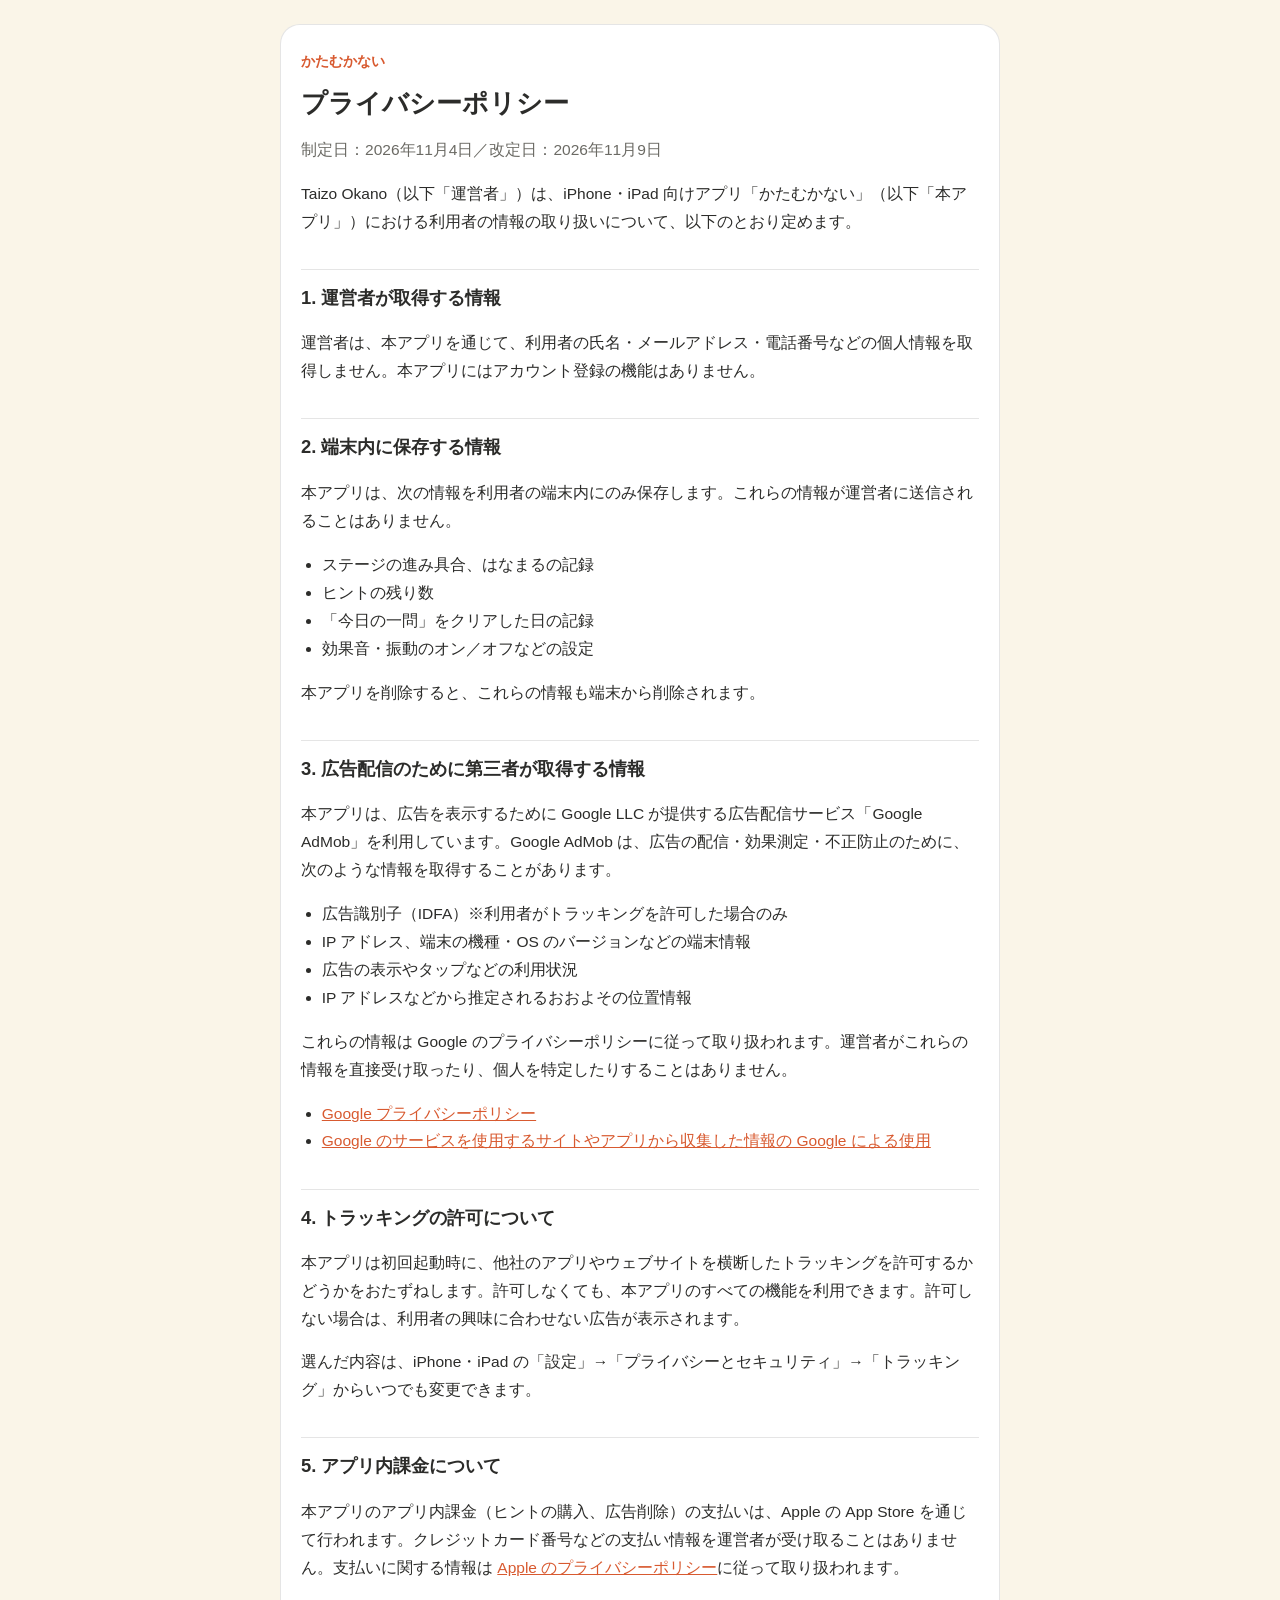
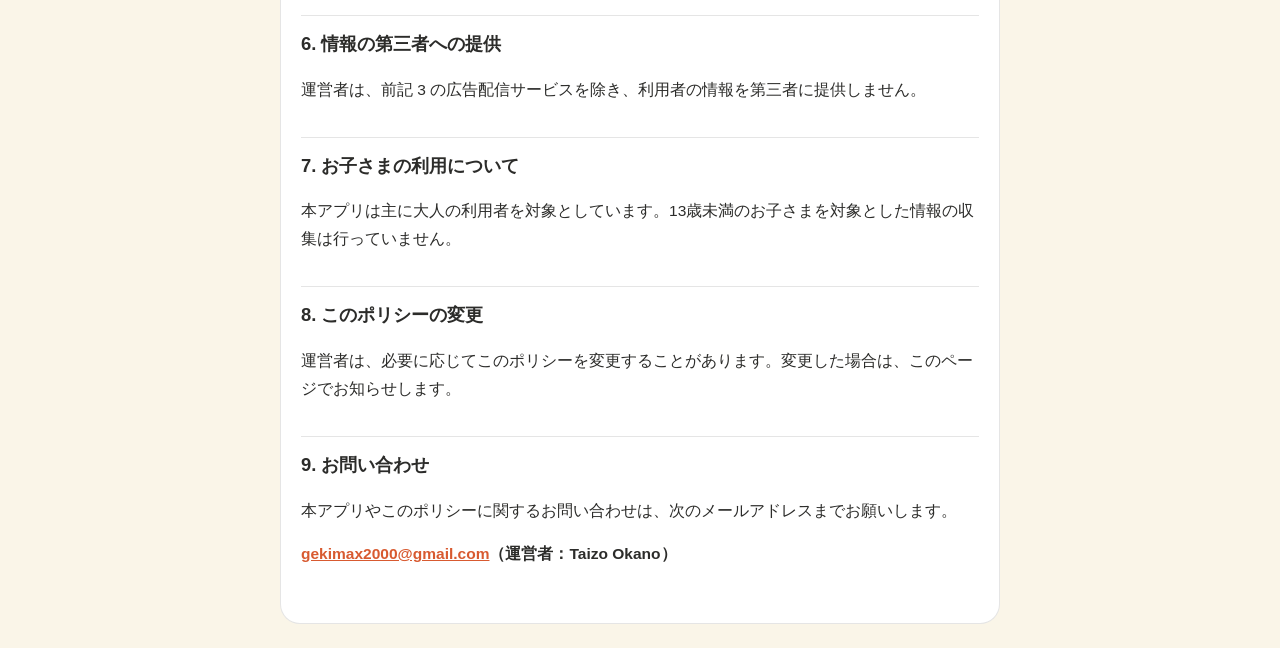
==== privacy.html @ d0e59b52 "サポートページとプライバシーポリシーを iPad にも対応した書き方に直す Co-Authored-By: Claude Opus 5.5 <noreply@anthropic.com>" ====
<!doctype html>
<html lang="ja">
<head>
<meta charset="utf-8">
<meta name="viewport" content="width=device-width, initial-scale=1">
<title>プライバシーポリシー | かたむかない</title>
<link rel="stylesheet" href="style.css">
</head>
<body>
<main>
  <p class="app"><a href="./">かたむかない</a></p>
  <h1>プライバシーポリシー</h1>
  <p class="date">制定日：2026年11月4日／改定日：2026年11月9日</p>

  <p>Taizo Okano（以下「運営者」）は、iPhone・iPad 向けアプリ「かたむかない」（以下「本アプリ」）における利用者の情報の取り扱いについて、以下のとおり定めます。</p>

  <h2>1. 運営者が取得する情報</h2>
  <p>運営者は、本アプリを通じて、利用者の氏名・メールアドレス・電話番号などの個人情報を取得しません。本アプリにはアカウント登録の機能はありません。</p>

  <h2>2. 端末内に保存する情報</h2>
  <p>本アプリは、次の情報を利用者の端末内にのみ保存します。これらの情報が運営者に送信されることはありません。</p>
  <ul>
    <li>ステージの進み具合、はなまるの記録</li>
    <li>ヒントの残り数</li>
    <li>「今日の一問」をクリアした日の記録</li>
    <li>効果音・振動のオン／オフなどの設定</li>
  </ul>
  <p>本アプリを削除すると、これらの情報も端末から削除されます。</p>

  <h2>3. 広告配信のために第三者が取得する情報</h2>
  <p>本アプリは、広告を表示するために Google LLC が提供する広告配信サービス「Google AdMob」を利用しています。Google AdMob は、広告の配信・効果測定・不正防止のために、次のような情報を取得することがあります。</p>
  <ul>
    <li>広告識別子（IDFA）※利用者がトラッキングを許可した場合のみ</li>
    <li>IP アドレス、端末の機種・OS のバージョンなどの端末情報</li>
    <li>広告の表示やタップなどの利用状況</li>
    <li>IP アドレスなどから推定されるおおよその位置情報</li>
  </ul>
  <p>これらの情報は Google のプライバシーポリシーに従って取り扱われます。運営者がこれらの情報を直接受け取ったり、個人を特定したりすることはありません。</p>
  <ul>
    <li><a href="https://policies.google.com/privacy?hl=ja">Google プライバシーポリシー</a></li>
    <li><a href="https://policies.google.com/technologies/partner-sites?hl=ja">Google のサービスを使用するサイトやアプリから収集した情報の Google による使用</a></li>
  </ul>

  <h2>4. トラッキングの許可について</h2>
  <p>本アプリは初回起動時に、他社のアプリやウェブサイトを横断したトラッキングを許可するかどうかをおたずねします。許可しなくても、本アプリのすべての機能を利用できます。許可しない場合は、利用者の興味に合わせない広告が表示されます。</p>
  <p>選んだ内容は、iPhone・iPad の「設定」→「プライバシーとセキュリティ」→「トラッキング」からいつでも変更できます。</p>

  <h2>5. アプリ内課金について</h2>
  <p>本アプリのアプリ内課金（ヒントの購入、広告削除）の支払いは、Apple の App Store を通じて行われます。クレジットカード番号などの支払い情報を運営者が受け取ることはありません。支払いに関する情報は <a href="https://www.apple.com/jp/legal/privacy/">Apple のプライバシーポリシー</a>に従って取り扱われます。</p>

  <h2>6. 情報の第三者への提供</h2>
  <p>運営者は、前記 3 の広告配信サービスを除き、利用者の情報を第三者に提供しません。</p>

  <h2>7. お子さまの利用について</h2>
  <p>本アプリは主に大人の利用者を対象としています。13歳未満のお子さまを対象とした情報の収集は行っていません。</p>

  <h2>8. このポリシーの変更</h2>
  <p>運営者は、必要に応じてこのポリシーを変更することがあります。変更した場合は、このページでお知らせします。</p>

  <h2>9. お問い合わせ</h2>
  <p>本アプリやこのポリシーに関するお問い合わせは、次のメールアドレスまでお願いします。</p>
  <p class="contact"><a href="mailto:gekimax2000@gmail.com">gekimax2000@gmail.com</a>（運営者：Taizo Okano）</p>
</main>
</body>
</html>
---- style.css ----
:root {
  --bg: #faf5e8;
  --card: #ffffff;
  --text: #2c2c2a;
  --muted: #6b6a64;
  --accent: #d85a30;
  --border: rgba(0, 0, 0, 0.1);
}
@media (prefers-color-scheme: dark) {
  :root {
    --bg: #1d1c1a;
    --card: #2a2926;
    --text: #f1efe8;
    --muted: #b4b2a9;
    --accent: #f0997b;
    --border: rgba(255, 255, 255, 0.12);
  }
}
* { box-sizing: border-box; }
body {
  margin: 0;
  background: var(--bg);
  color: var(--text);
  font-family: -apple-system, BlinkMacSystemFont, "Hiragino Sans", "Hiragino Kaku Gothic ProN", "Noto Sans JP", sans-serif;
  line-height: 1.8;
}
main {
  max-width: 720px;
  margin: 24px auto;
  padding: 24px 20px 40px;
  background: var(--card);
  border: 1px solid var(--border);
  border-radius: 20px;
}
@media (max-width: 760px) {
  main { margin: 0; border-radius: 0; border: 0; }
}
h1 { font-size: 1.6rem; margin: 0.2em 0 0.4em; }
h2 { font-size: 1.15rem; margin: 1.8em 0 0.4em; padding-top: 0.6em; border-top: 1px solid var(--border); }
h3 { font-size: 1rem; margin: 1.2em 0 0.2em; }
p, li { font-size: 0.97rem; }
ul { padding-left: 1.3em; }
a { color: var(--accent); }
.app { margin: 0; font-size: 0.9rem; }
.app a { text-decoration: none; font-weight: 600; }
.date, .lead { color: var(--muted); margin-top: 0; }
.contact { font-weight: 600; }
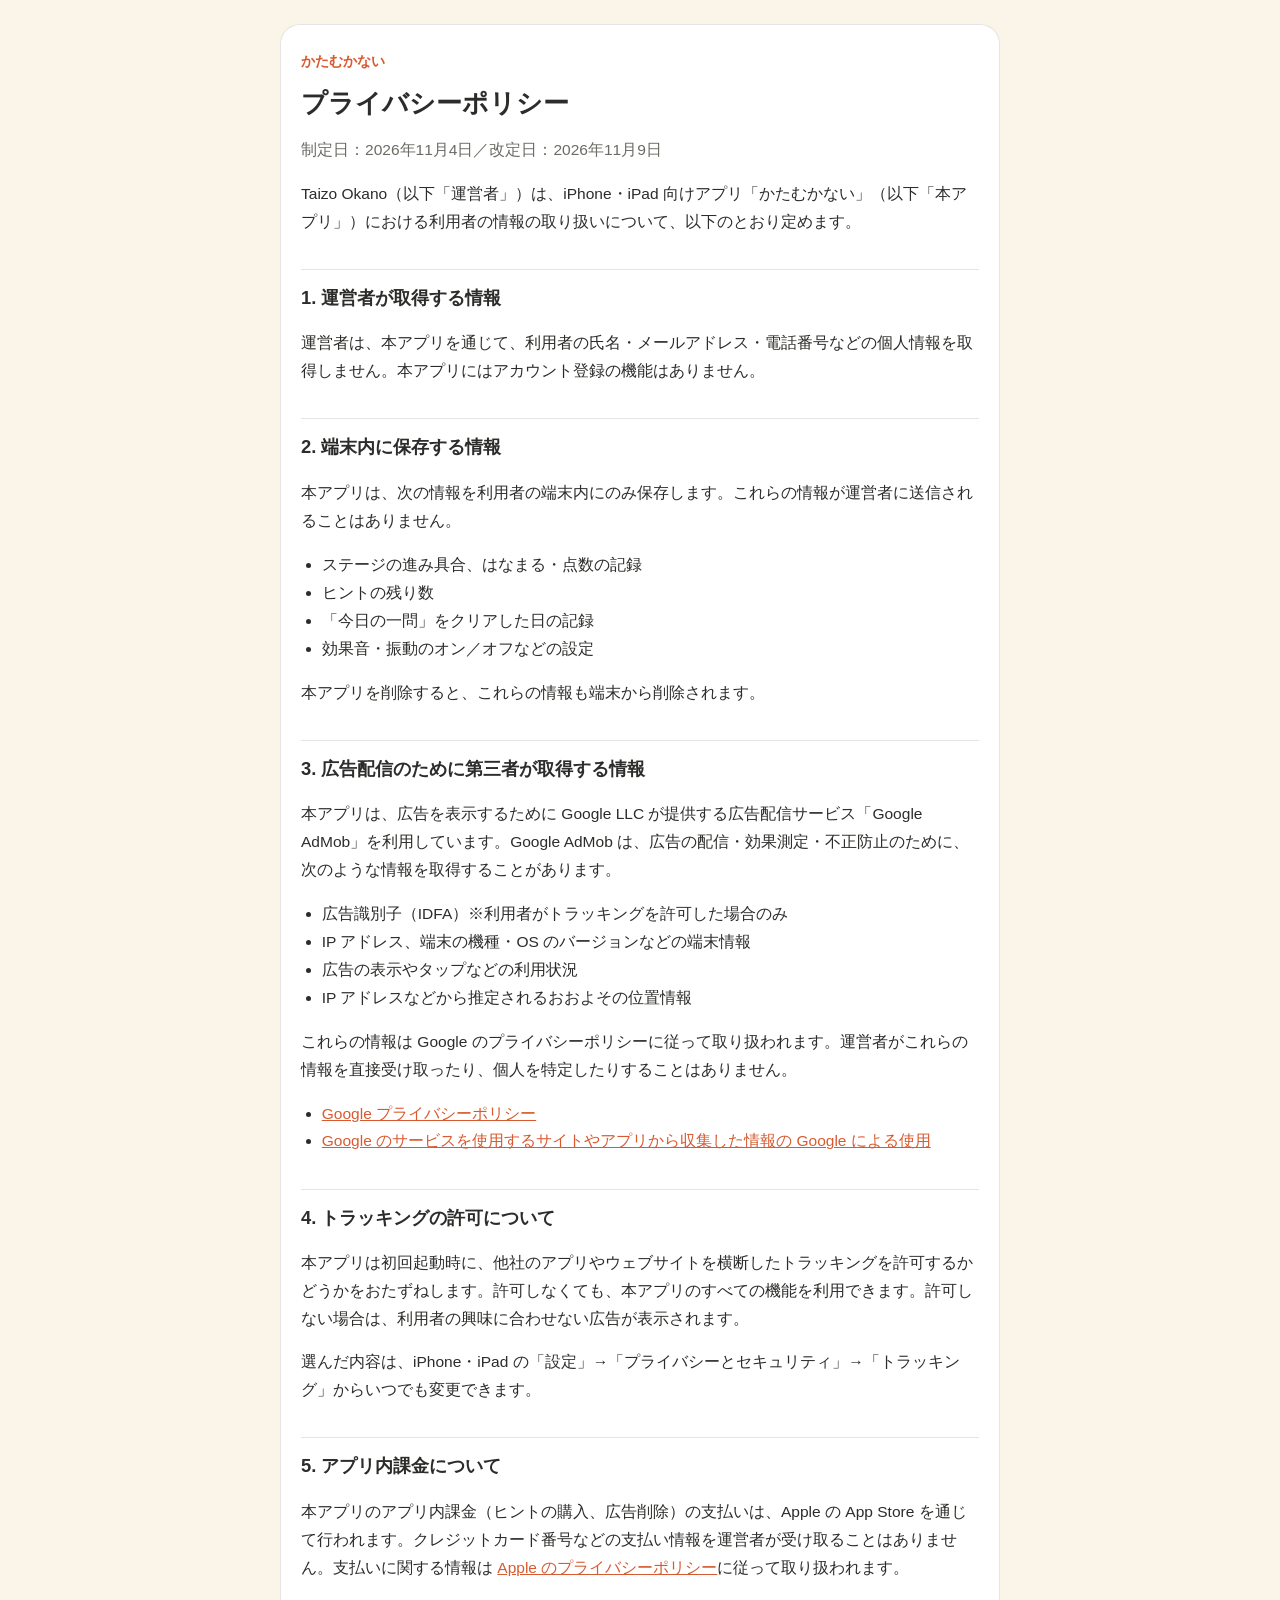
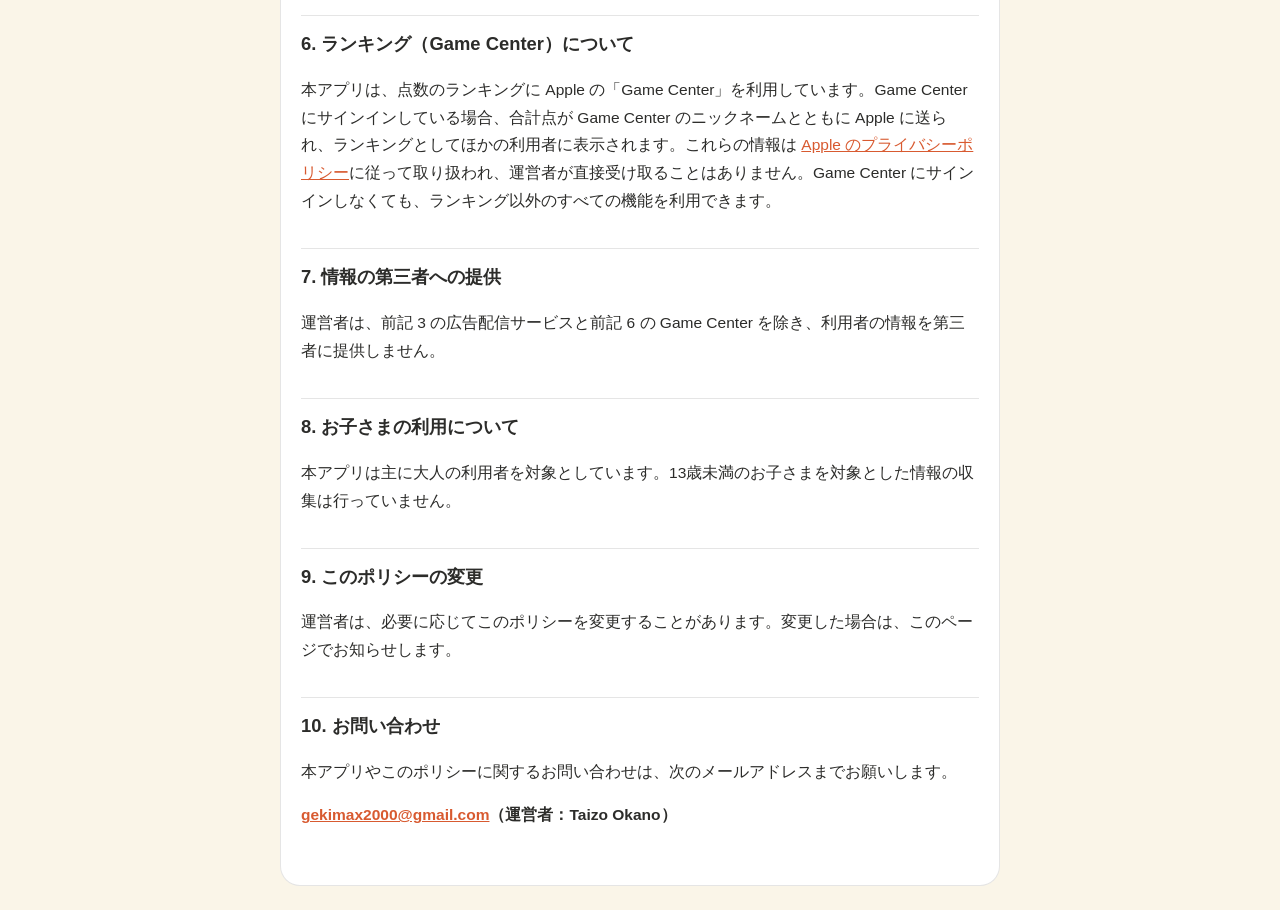
==== commit 1dd4bfd7: "プライバシーポリシーに点数と Game Center のランキングを追記 Co-Authored-By: Claude Opus 5.5 <noreply@anthropic.com>" ====
--- a/privacy.html
+++ b/privacy.html
@@ -20,7 +20,7 @@
   <h2>2. 端末内に保存する情報</h2>
   <p>本アプリは、次の情報を利用者の端末内にのみ保存します。これらの情報が運営者に送信されることはありません。</p>
   <ul>
-    <li>ステージの進み具合、はなまるの記録</li>
+    <li>ステージの進み具合、はなまる・点数の記録</li>
     <li>ヒントの残り数</li>
     <li>「今日の一問」をクリアした日の記録</li>
     <li>効果音・振動のオン／オフなどの設定</li>
@@ -48,16 +48,19 @@
   <h2>5. アプリ内課金について</h2>
   <p>本アプリのアプリ内課金（ヒントの購入、広告削除）の支払いは、Apple の App Store を通じて行われます。クレジットカード番号などの支払い情報を運営者が受け取ることはありません。支払いに関する情報は <a href="https://www.apple.com/jp/legal/privacy/">Apple のプライバシーポリシー</a>に従って取り扱われます。</p>
 
-  <h2>6. 情報の第三者への提供</h2>
-  <p>運営者は、前記 3 の広告配信サービスを除き、利用者の情報を第三者に提供しません。</p>
+  <h2>6. ランキング（Game Center）について</h2>
+  <p>本アプリは、点数のランキングに Apple の「Game Center」を利用しています。Game Center にサインインしている場合、合計点が Game Center のニックネームとともに Apple に送られ、ランキングとしてほかの利用者に表示されます。これらの情報は <a href="https://www.apple.com/jp/legal/privacy/">Apple のプライバシーポリシー</a>に従って取り扱われ、運営者が直接受け取ることはありません。Game Center にサインインしなくても、ランキング以外のすべての機能を利用できます。</p>
 
-  <h2>7. お子さまの利用について</h2>
+  <h2>7. 情報の第三者への提供</h2>
+  <p>運営者は、前記 3 の広告配信サービスと前記 6 の Game Center を除き、利用者の情報を第三者に提供しません。</p>
+
+  <h2>8. お子さまの利用について</h2>
   <p>本アプリは主に大人の利用者を対象としています。13歳未満のお子さまを対象とした情報の収集は行っていません。</p>
 
-  <h2>8. このポリシーの変更</h2>
+  <h2>9. このポリシーの変更</h2>
   <p>運営者は、必要に応じてこのポリシーを変更することがあります。変更した場合は、このページでお知らせします。</p>
 
-  <h2>9. お問い合わせ</h2>
+  <h2>10. お問い合わせ</h2>
   <p>本アプリやこのポリシーに関するお問い合わせは、次のメールアドレスまでお願いします。</p>
   <p class="contact"><a href="mailto:gekimax2000@gmail.com">gekimax2000@gmail.com</a>（運営者：Taizo Okano）</p>
 </main>
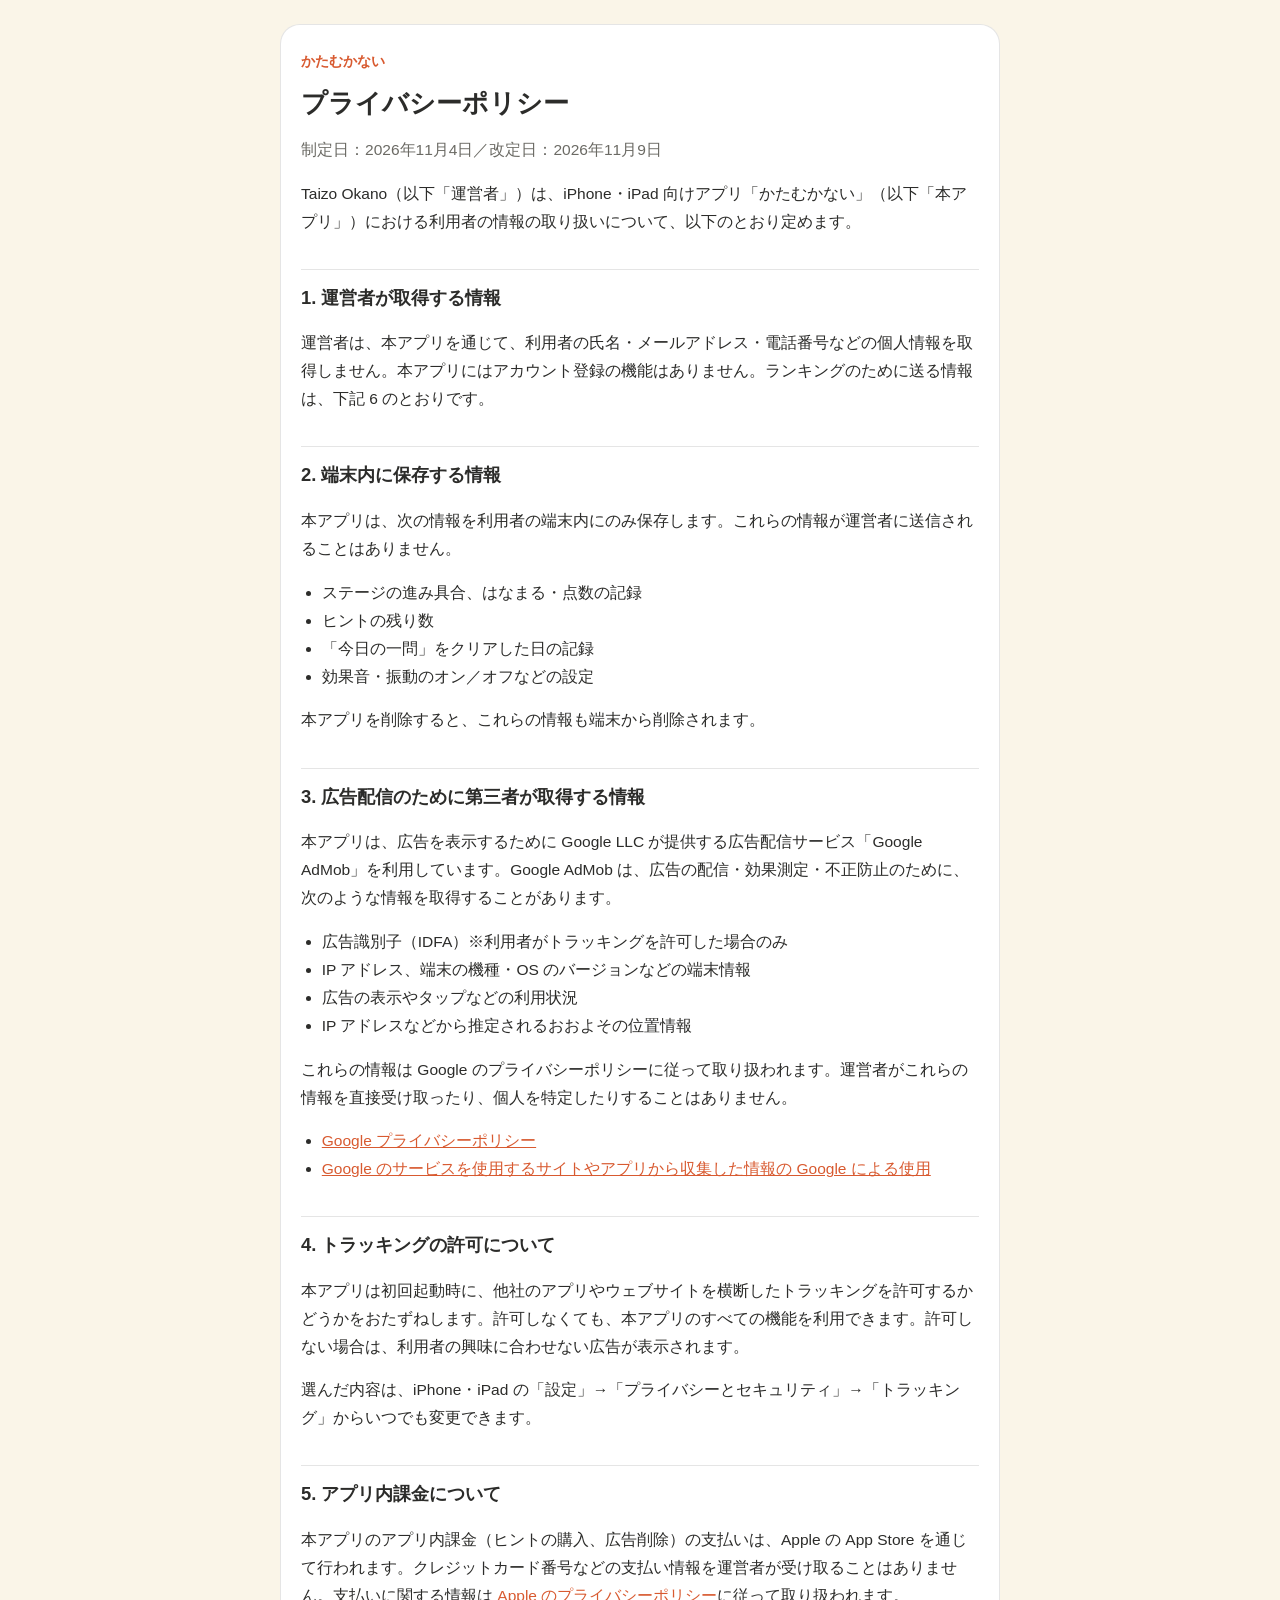
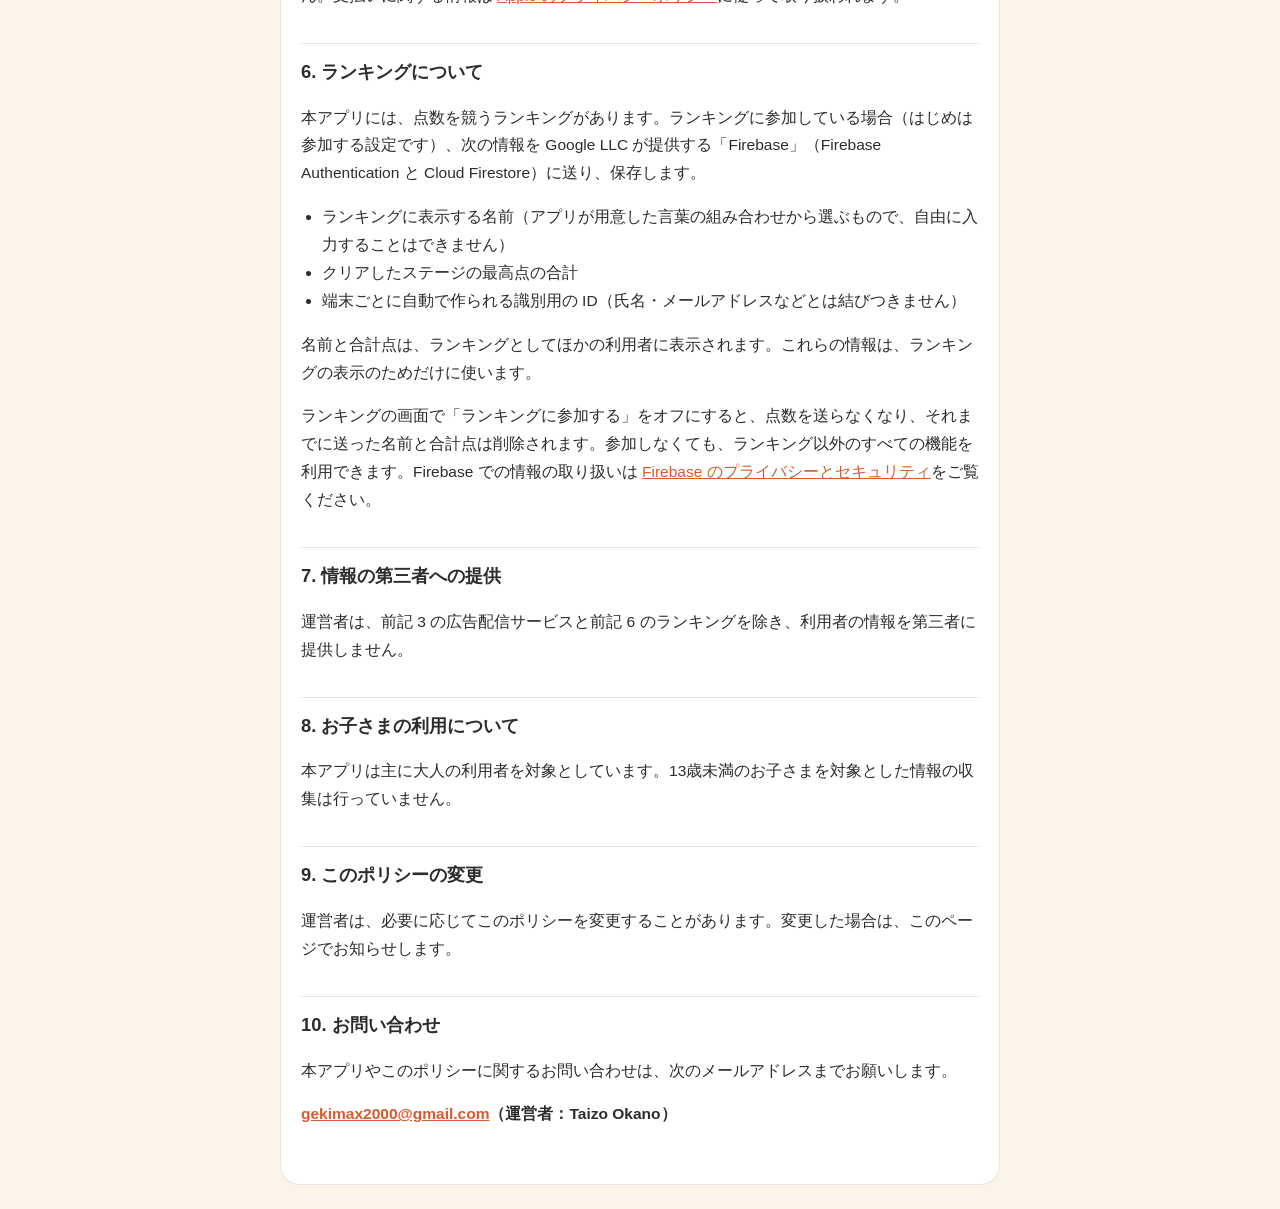
==== commit 130316a9: "プライバシーポリシーのランキングを Firebase に合わせて書き直す Co-Authored-By: Claude Opus 5.5 <noreply@anthropic.com>" ====
--- a/privacy.html
+++ b/privacy.html
@@ -15,7 +15,7 @@
   <p>Taizo Okano（以下「運営者」）は、iPhone・iPad 向けアプリ「かたむかない」（以下「本アプリ」）における利用者の情報の取り扱いについて、以下のとおり定めます。</p>
 
   <h2>1. 運営者が取得する情報</h2>
-  <p>運営者は、本アプリを通じて、利用者の氏名・メールアドレス・電話番号などの個人情報を取得しません。本アプリにはアカウント登録の機能はありません。</p>
+  <p>運営者は、本アプリを通じて、利用者の氏名・メールアドレス・電話番号などの個人情報を取得しません。本アプリにはアカウント登録の機能はありません。ランキングのために送る情報は、下記 6 のとおりです。</p>
 
   <h2>2. 端末内に保存する情報</h2>
   <p>本アプリは、次の情報を利用者の端末内にのみ保存します。これらの情報が運営者に送信されることはありません。</p>
@@ -48,11 +48,18 @@
   <h2>5. アプリ内課金について</h2>
   <p>本アプリのアプリ内課金（ヒントの購入、広告削除）の支払いは、Apple の App Store を通じて行われます。クレジットカード番号などの支払い情報を運営者が受け取ることはありません。支払いに関する情報は <a href="https://www.apple.com/jp/legal/privacy/">Apple のプライバシーポリシー</a>に従って取り扱われます。</p>
 
-  <h2>6. ランキング（Game Center）について</h2>
-  <p>本アプリは、点数のランキングに Apple の「Game Center」を利用しています。Game Center にサインインしている場合、合計点が Game Center のニックネームとともに Apple に送られ、ランキングとしてほかの利用者に表示されます。これらの情報は <a href="https://www.apple.com/jp/legal/privacy/">Apple のプライバシーポリシー</a>に従って取り扱われ、運営者が直接受け取ることはありません。Game Center にサインインしなくても、ランキング以外のすべての機能を利用できます。</p>
+  <h2>6. ランキングについて</h2>
+  <p>本アプリには、点数を競うランキングがあります。ランキングに参加している場合（はじめは参加する設定です）、次の情報を Google LLC が提供する「Firebase」（Firebase Authentication と Cloud Firestore）に送り、保存します。</p>
+  <ul>
+    <li>ランキングに表示する名前（アプリが用意した言葉の組み合わせから選ぶもので、自由に入力することはできません）</li>
+    <li>クリアしたステージの最高点の合計</li>
+    <li>端末ごとに自動で作られる識別用の ID（氏名・メールアドレスなどとは結びつきません）</li>
+  </ul>
+  <p>名前と合計点は、ランキングとしてほかの利用者に表示されます。これらの情報は、ランキングの表示のためだけに使います。</p>
+  <p>ランキングの画面で「ランキングに参加する」をオフにすると、点数を送らなくなり、それまでに送った名前と合計点は削除されます。参加しなくても、ランキング以外のすべての機能を利用できます。Firebase での情報の取り扱いは <a href="https://firebase.google.com/support/privacy?hl=ja">Firebase のプライバシーとセキュリティ</a>をご覧ください。</p>
 
   <h2>7. 情報の第三者への提供</h2>
-  <p>運営者は、前記 3 の広告配信サービスと前記 6 の Game Center を除き、利用者の情報を第三者に提供しません。</p>
+  <p>運営者は、前記 3 の広告配信サービスと前記 6 のランキングを除き、利用者の情報を第三者に提供しません。</p>
 
   <h2>8. お子さまの利用について</h2>
   <p>本アプリは主に大人の利用者を対象としています。13歳未満のお子さまを対象とした情報の収集は行っていません。</p>
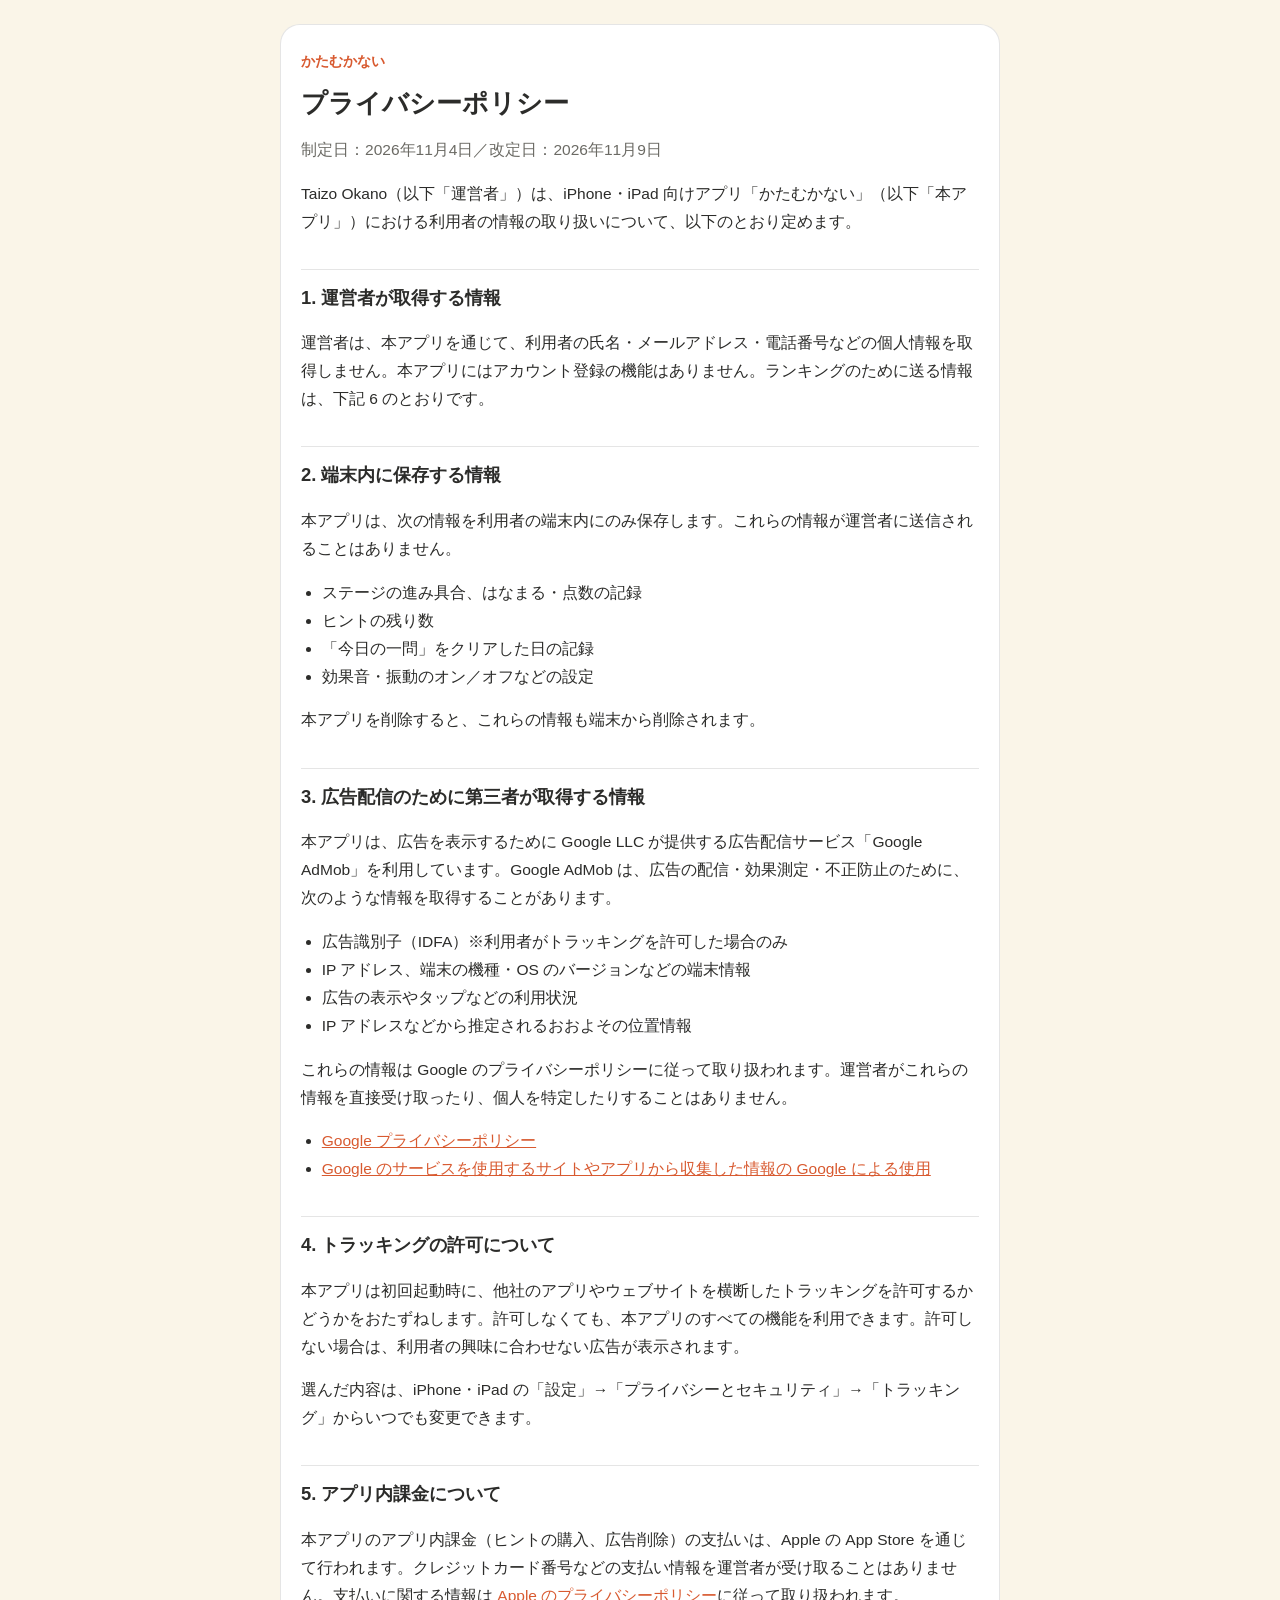
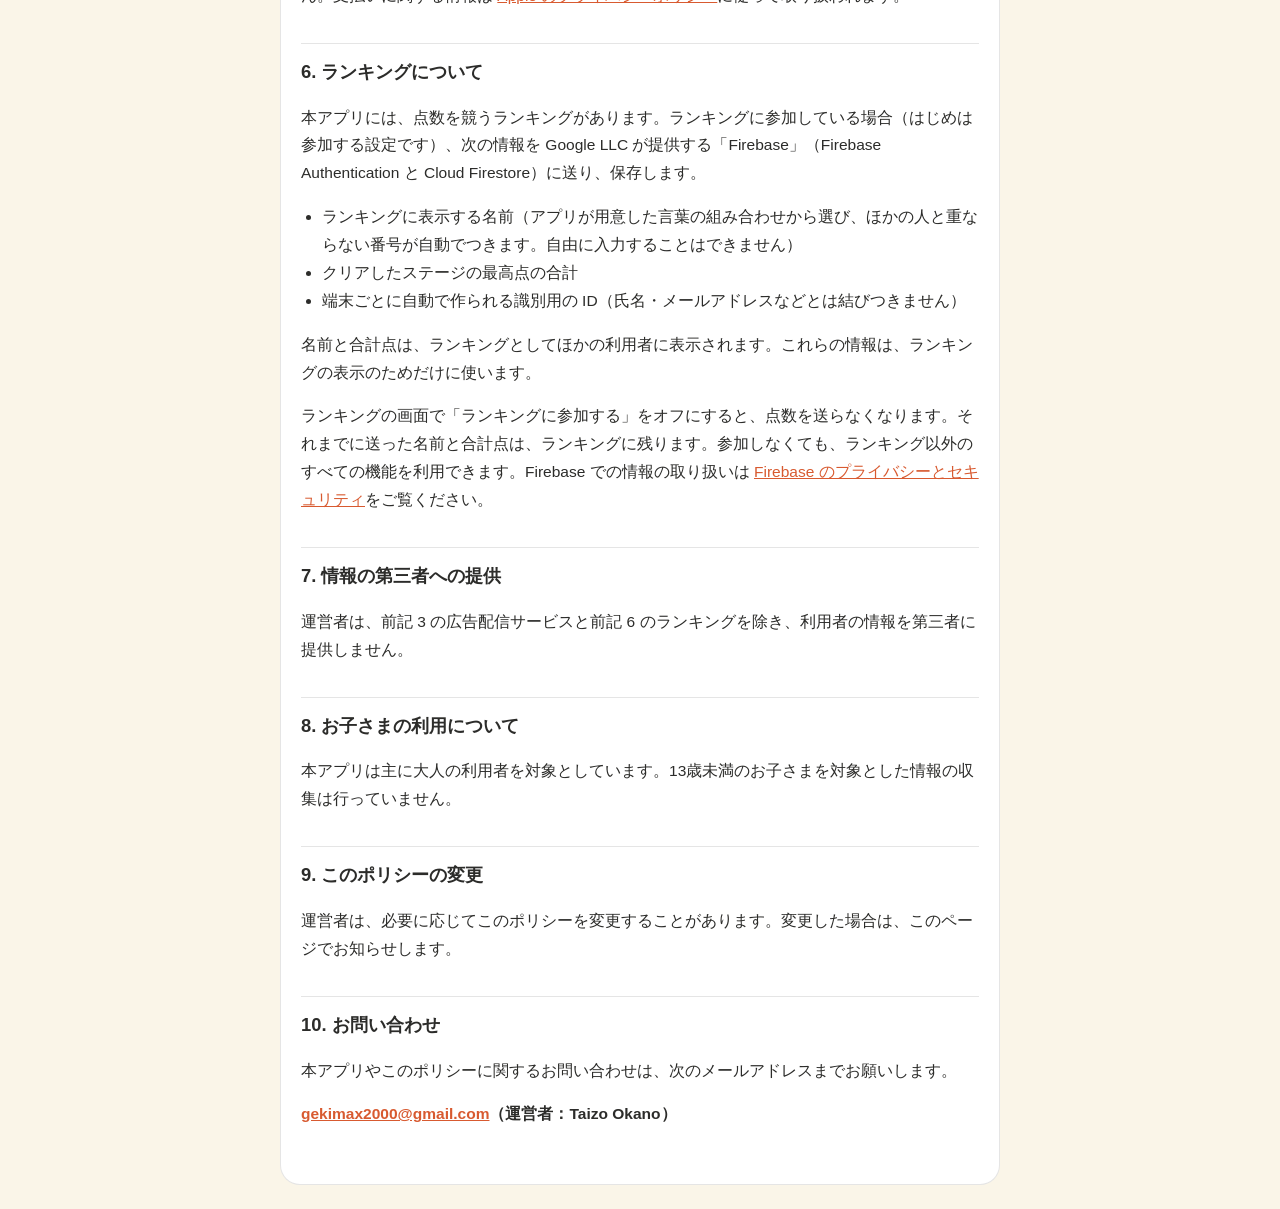
==== commit 7f026c9b: "プライバシーポリシー：ランキングの名前の番号と、記録を消さないことを反映 Co-Authored-By: Claude Opus 5.5 <noreply@anthropic.com>" ====
--- a/privacy.html
+++ b/privacy.html
@@ -51,12 +51,12 @@
   <h2>6. ランキングについて</h2>
   <p>本アプリには、点数を競うランキングがあります。ランキングに参加している場合（はじめは参加する設定です）、次の情報を Google LLC が提供する「Firebase」（Firebase Authentication と Cloud Firestore）に送り、保存します。</p>
   <ul>
-    <li>ランキングに表示する名前（アプリが用意した言葉の組み合わせから選ぶもので、自由に入力することはできません）</li>
+    <li>ランキングに表示する名前（アプリが用意した言葉の組み合わせから選び、ほかの人と重ならない番号が自動でつきます。自由に入力することはできません）</li>
     <li>クリアしたステージの最高点の合計</li>
     <li>端末ごとに自動で作られる識別用の ID（氏名・メールアドレスなどとは結びつきません）</li>
   </ul>
   <p>名前と合計点は、ランキングとしてほかの利用者に表示されます。これらの情報は、ランキングの表示のためだけに使います。</p>
-  <p>ランキングの画面で「ランキングに参加する」をオフにすると、点数を送らなくなり、それまでに送った名前と合計点は削除されます。参加しなくても、ランキング以外のすべての機能を利用できます。Firebase での情報の取り扱いは <a href="https://firebase.google.com/support/privacy?hl=ja">Firebase のプライバシーとセキュリティ</a>をご覧ください。</p>
+  <p>ランキングの画面で「ランキングに参加する」をオフにすると、点数を送らなくなります。それまでに送った名前と合計点は、ランキングに残ります。参加しなくても、ランキング以外のすべての機能を利用できます。Firebase での情報の取り扱いは <a href="https://firebase.google.com/support/privacy?hl=ja">Firebase のプライバシーとセキュリティ</a>をご覧ください。</p>
 
   <h2>7. 情報の第三者への提供</h2>
   <p>運営者は、前記 3 の広告配信サービスと前記 6 のランキングを除き、利用者の情報を第三者に提供しません。</p>
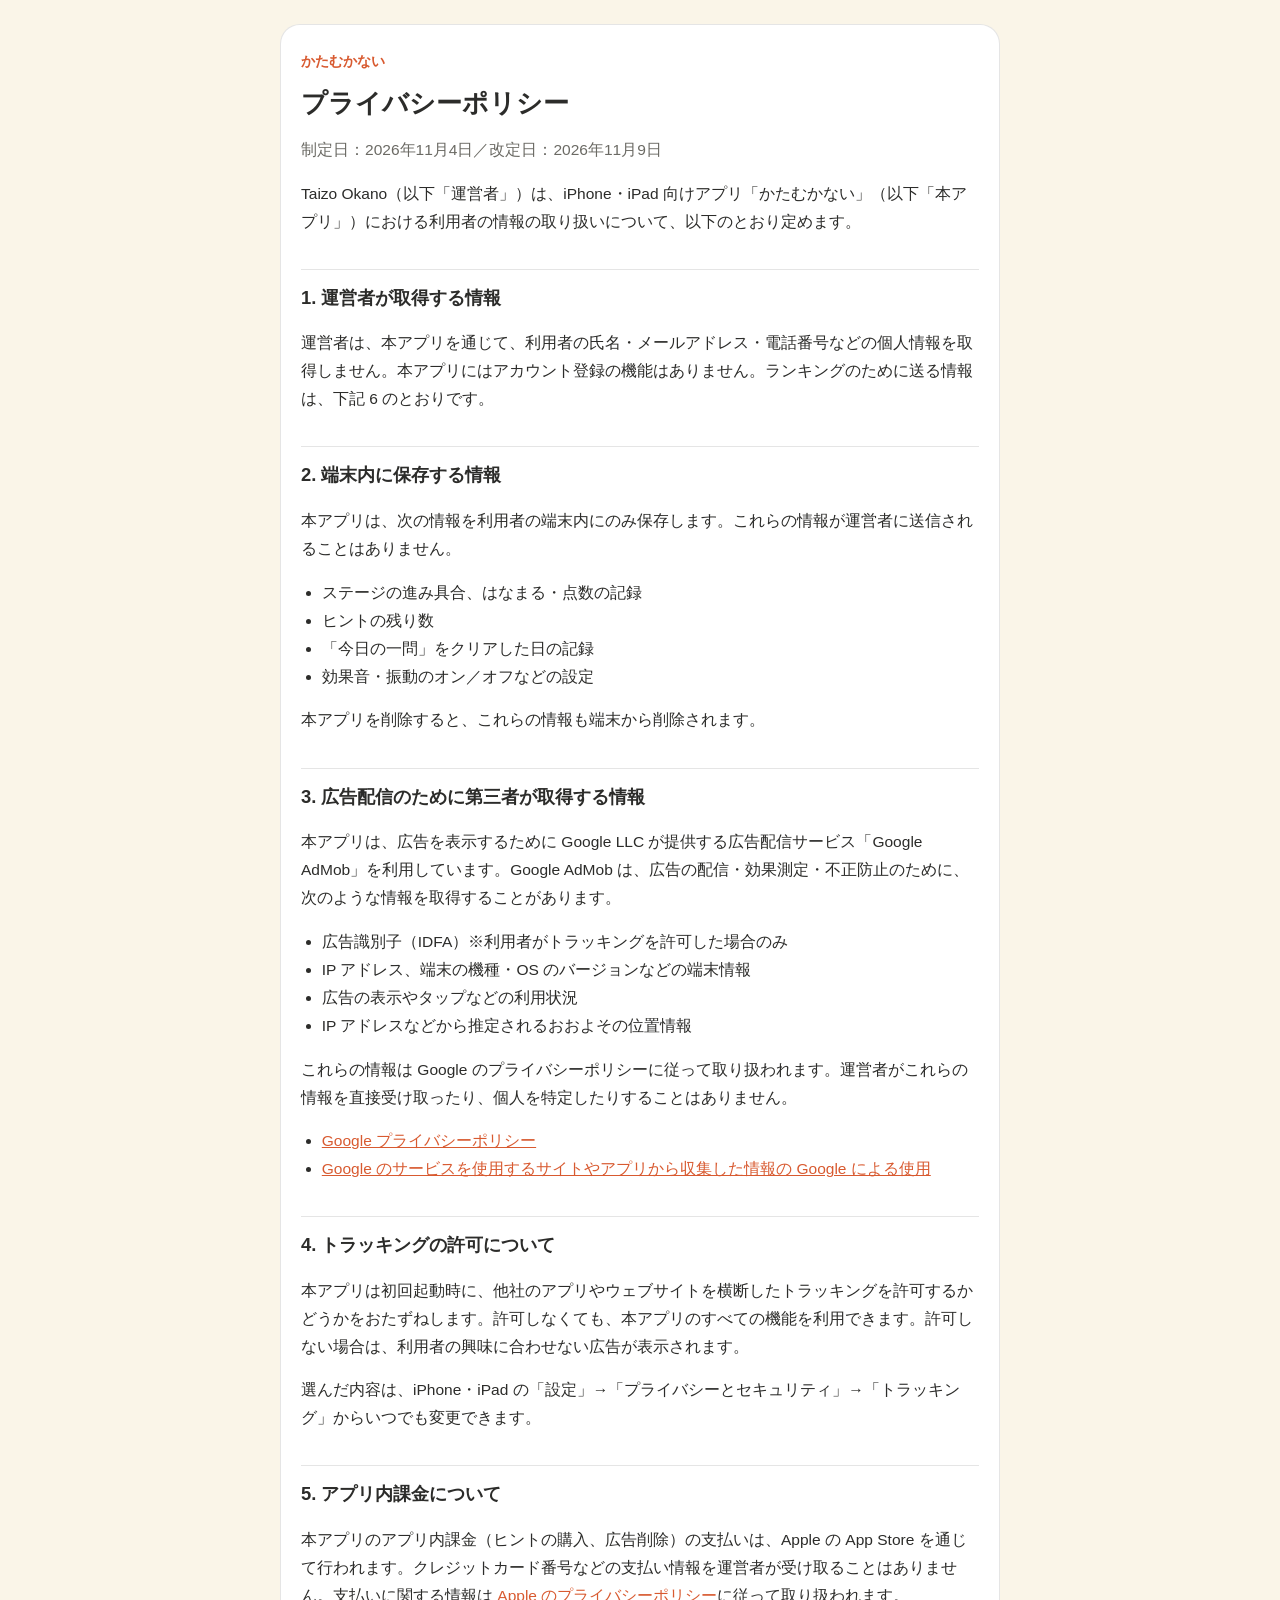
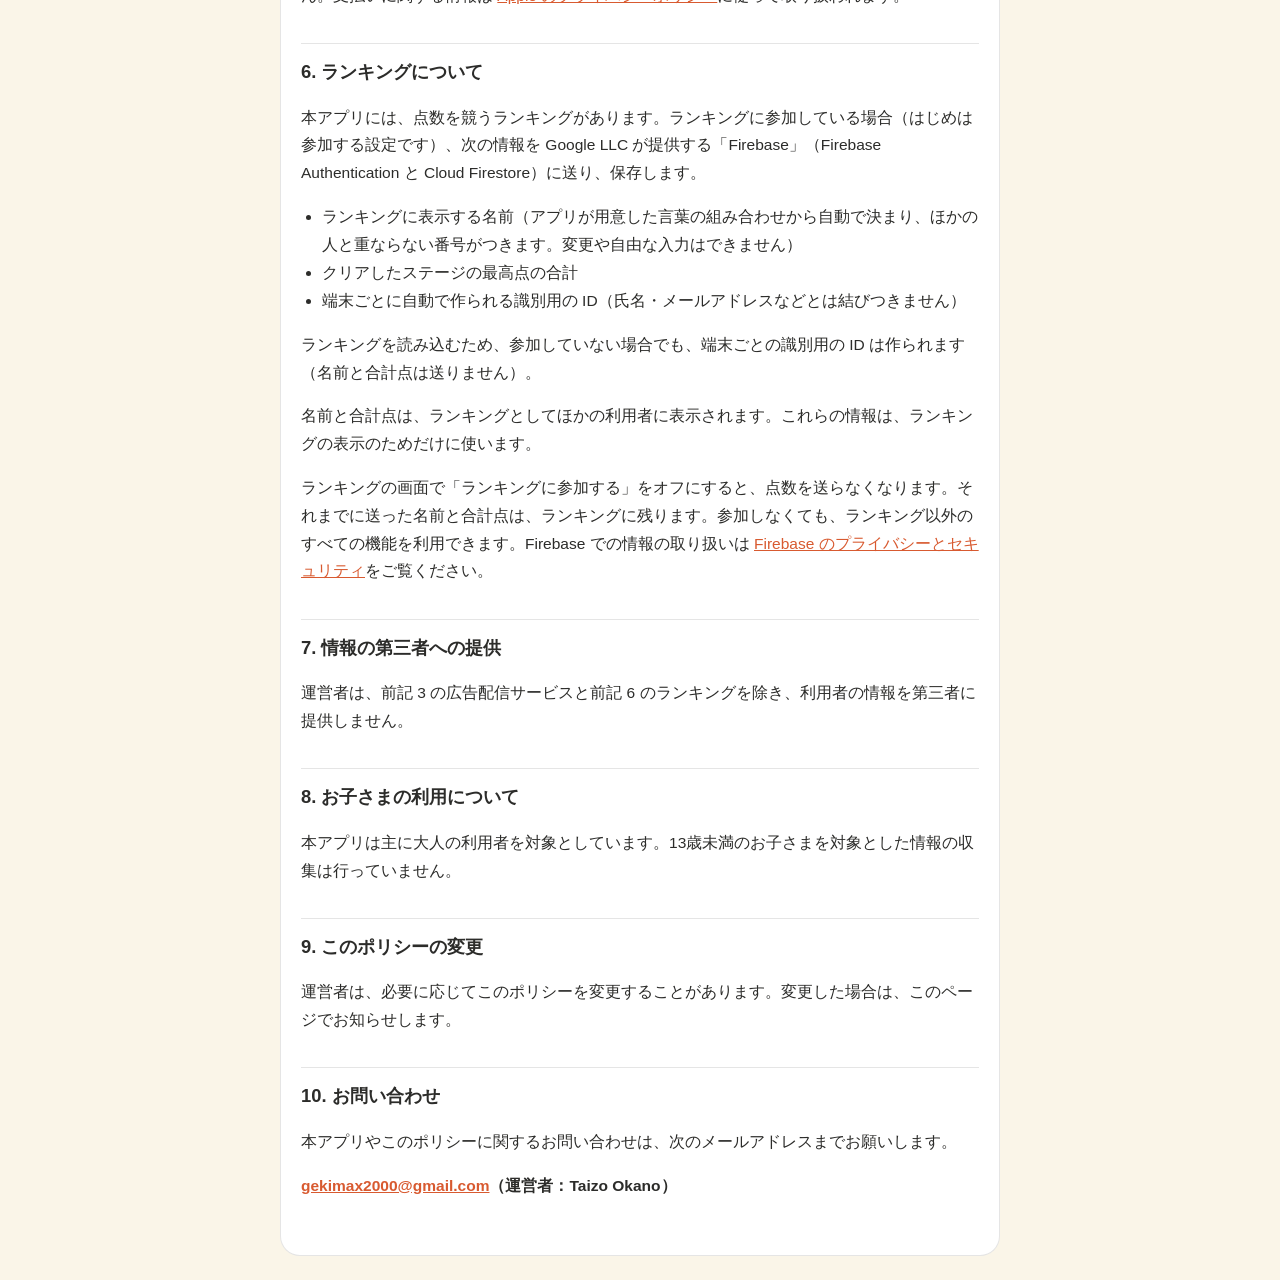
==== commit b3ab9481: "プライバシーポリシー：ランキングの名前は変更不可、読み込み時の ID を追記 Co-Authored-By: Claude Opus 5.5 <noreply@anthropic.com>" ====
--- a/privacy.html
+++ b/privacy.html
@@ -51,10 +51,11 @@
   <h2>6. ランキングについて</h2>
   <p>本アプリには、点数を競うランキングがあります。ランキングに参加している場合（はじめは参加する設定です）、次の情報を Google LLC が提供する「Firebase」（Firebase Authentication と Cloud Firestore）に送り、保存します。</p>
   <ul>
-    <li>ランキングに表示する名前（アプリが用意した言葉の組み合わせから選び、ほかの人と重ならない番号が自動でつきます。自由に入力することはできません）</li>
+    <li>ランキングに表示する名前（アプリが用意した言葉の組み合わせから自動で決まり、ほかの人と重ならない番号がつきます。変更や自由な入力はできません）</li>
     <li>クリアしたステージの最高点の合計</li>
     <li>端末ごとに自動で作られる識別用の ID（氏名・メールアドレスなどとは結びつきません）</li>
   </ul>
+  <p>ランキングを読み込むため、参加していない場合でも、端末ごとの識別用の ID は作られます（名前と合計点は送りません）。</p>
   <p>名前と合計点は、ランキングとしてほかの利用者に表示されます。これらの情報は、ランキングの表示のためだけに使います。</p>
   <p>ランキングの画面で「ランキングに参加する」をオフにすると、点数を送らなくなります。それまでに送った名前と合計点は、ランキングに残ります。参加しなくても、ランキング以外のすべての機能を利用できます。Firebase での情報の取り扱いは <a href="https://firebase.google.com/support/privacy?hl=ja">Firebase のプライバシーとセキュリティ</a>をご覧ください。</p>
 
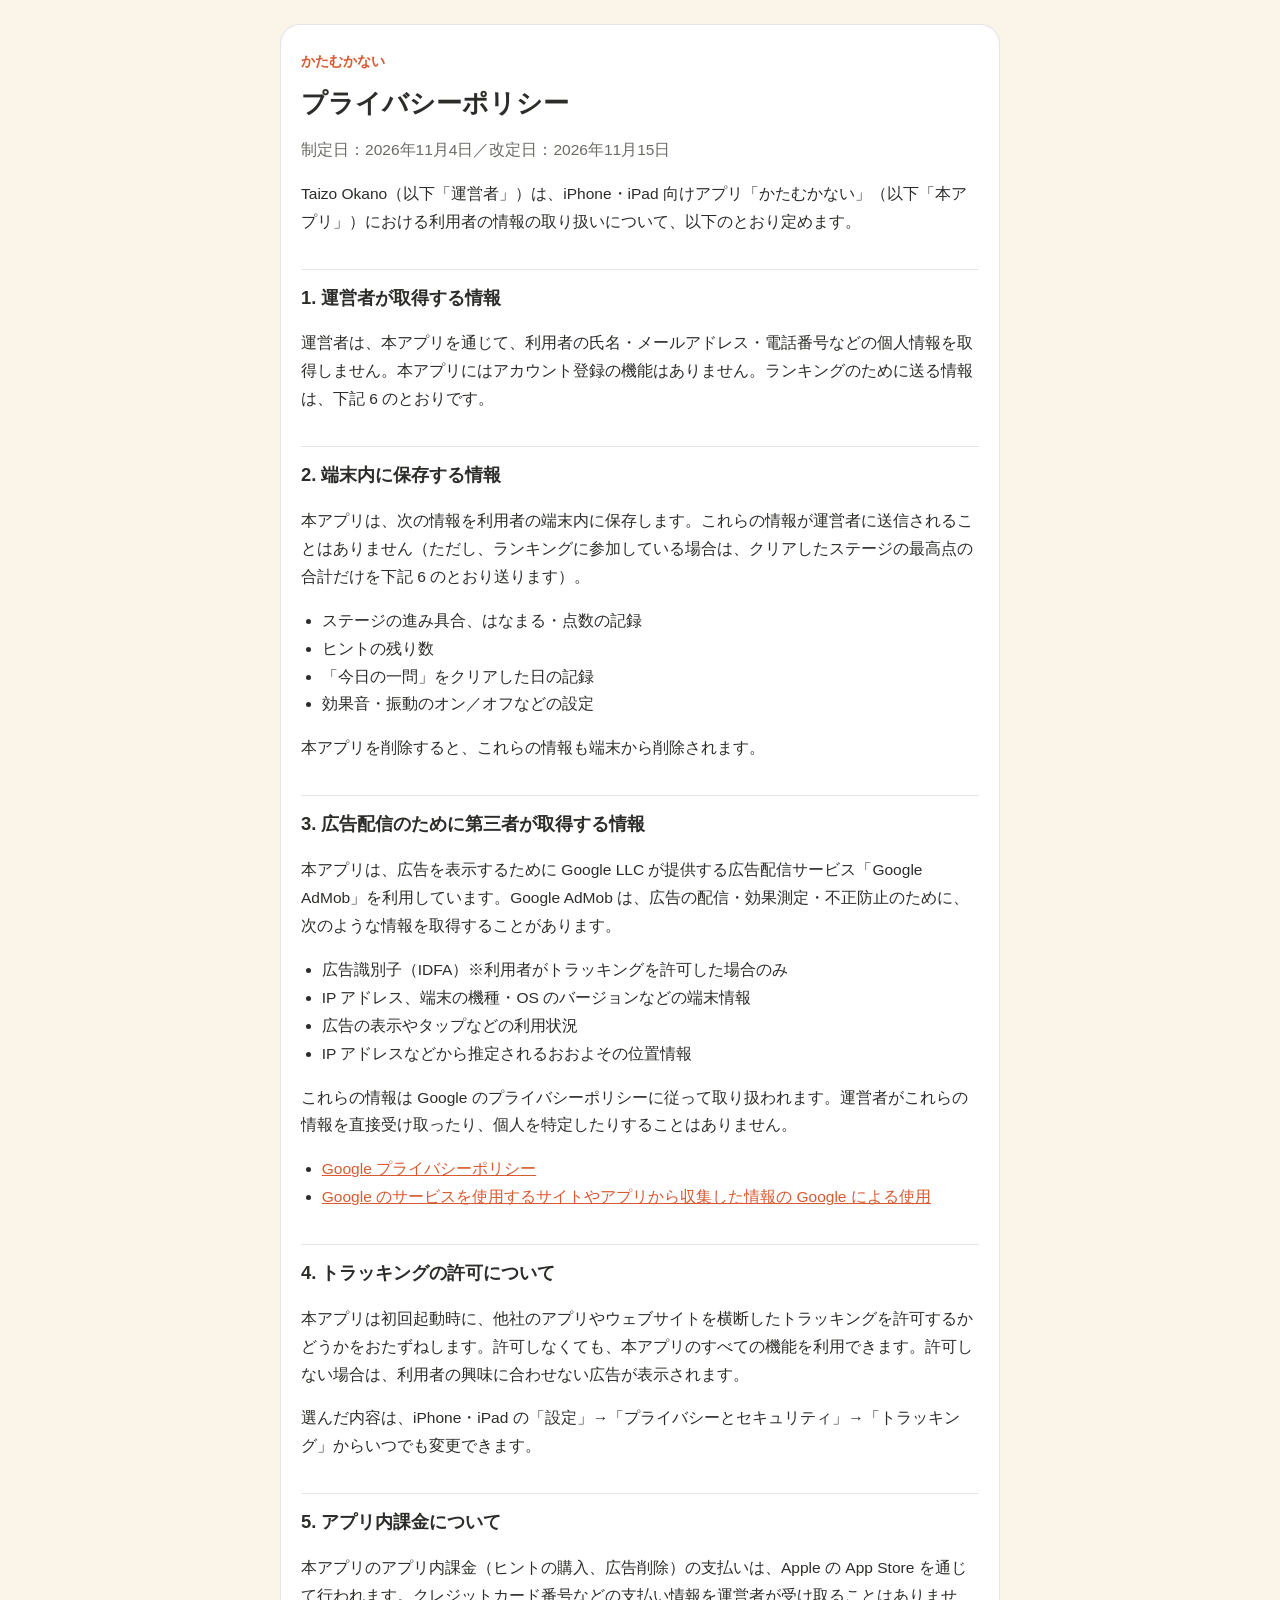
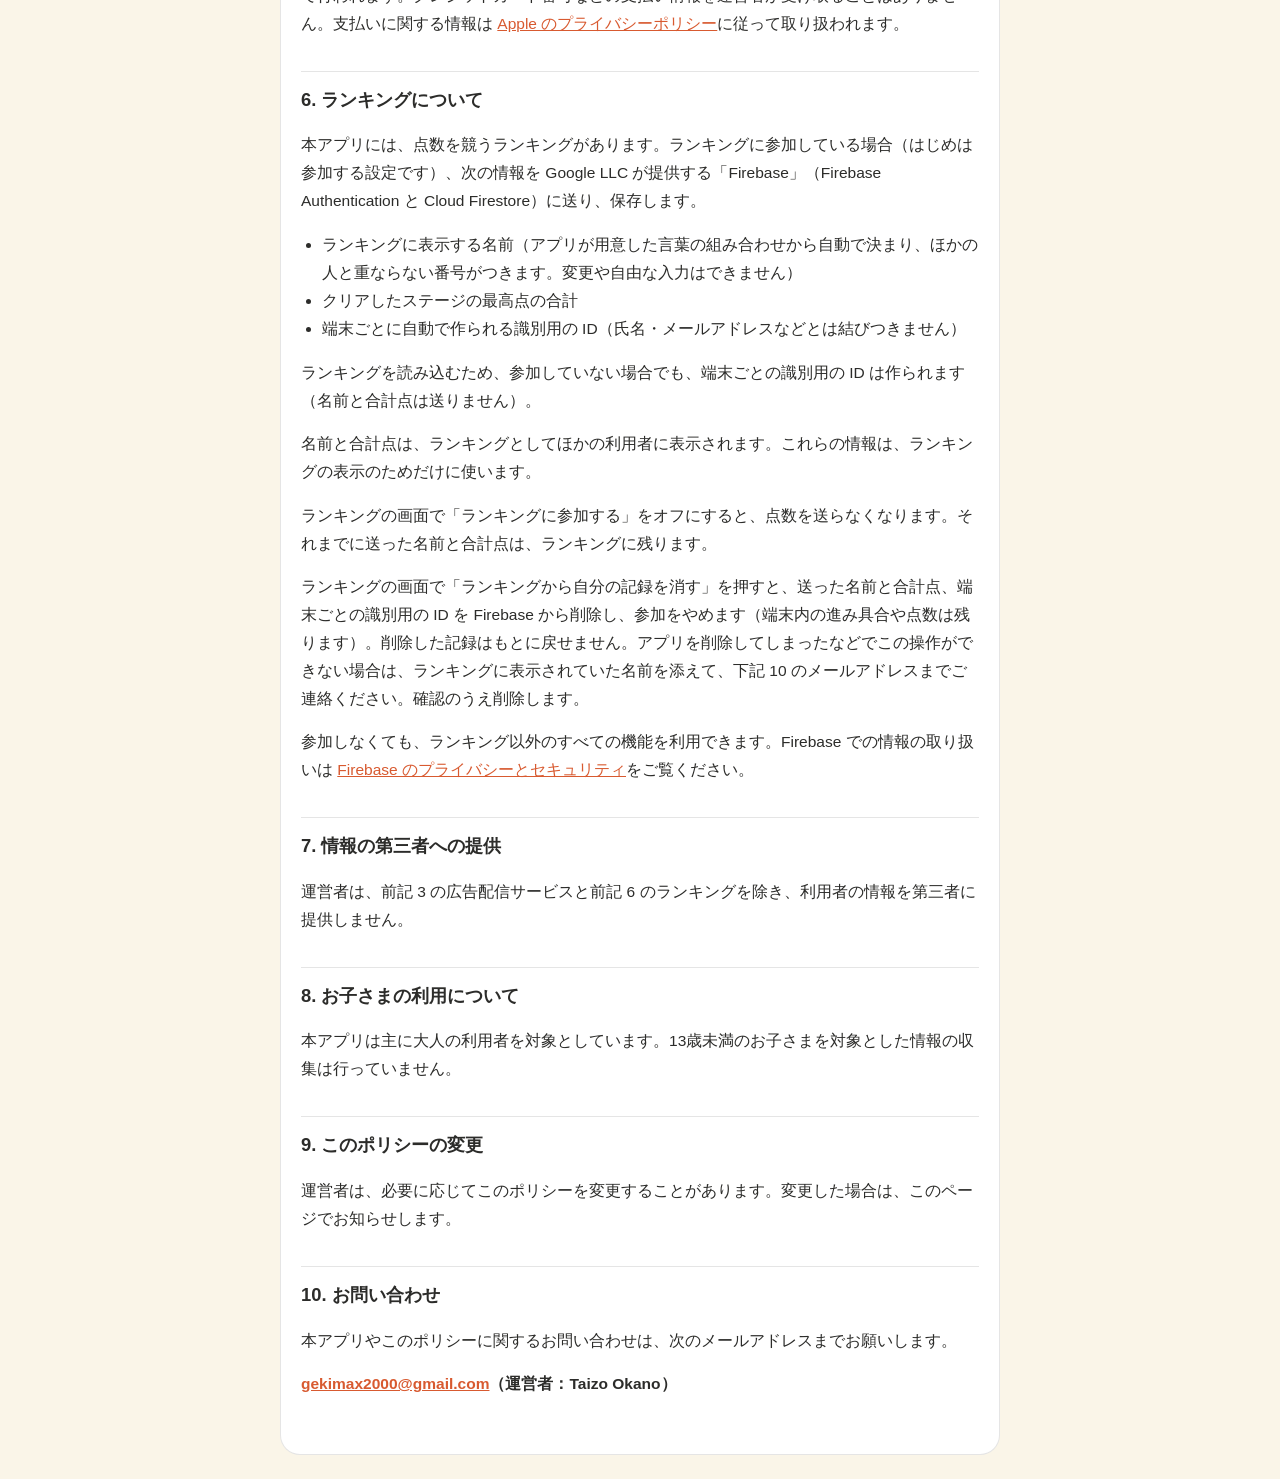
==== commit f02f4d13: "ランキングの記録を消す方法を、プライバシーポリシーとよくある質問に追加 Co-Authored-By: Claude Opus 5.5 <noreply@anthropic.com>" ====
--- a/privacy.html
+++ b/privacy.html
@@ -10,7 +10,7 @@
 <main>
   <p class="app"><a href="./">かたむかない</a></p>
   <h1>プライバシーポリシー</h1>
-  <p class="date">制定日：2026年11月4日／改定日：2026年11月9日</p>
+  <p class="date">制定日：2026年11月4日／改定日：2026年11月15日</p>
 
   <p>Taizo Okano（以下「運営者」）は、iPhone・iPad 向けアプリ「かたむかない」（以下「本アプリ」）における利用者の情報の取り扱いについて、以下のとおり定めます。</p>
 
@@ -18,7 +18,7 @@
   <p>運営者は、本アプリを通じて、利用者の氏名・メールアドレス・電話番号などの個人情報を取得しません。本アプリにはアカウント登録の機能はありません。ランキングのために送る情報は、下記 6 のとおりです。</p>
 
   <h2>2. 端末内に保存する情報</h2>
-  <p>本アプリは、次の情報を利用者の端末内にのみ保存します。これらの情報が運営者に送信されることはありません。</p>
+  <p>本アプリは、次の情報を利用者の端末内に保存します。これらの情報が運営者に送信されることはありません（ただし、ランキングに参加している場合は、クリアしたステージの最高点の合計だけを下記 6 のとおり送ります）。</p>
   <ul>
     <li>ステージの進み具合、はなまる・点数の記録</li>
     <li>ヒントの残り数</li>
@@ -57,7 +57,9 @@
   </ul>
   <p>ランキングを読み込むため、参加していない場合でも、端末ごとの識別用の ID は作られます（名前と合計点は送りません）。</p>
   <p>名前と合計点は、ランキングとしてほかの利用者に表示されます。これらの情報は、ランキングの表示のためだけに使います。</p>
-  <p>ランキングの画面で「ランキングに参加する」をオフにすると、点数を送らなくなります。それまでに送った名前と合計点は、ランキングに残ります。参加しなくても、ランキング以外のすべての機能を利用できます。Firebase での情報の取り扱いは <a href="https://firebase.google.com/support/privacy?hl=ja">Firebase のプライバシーとセキュリティ</a>をご覧ください。</p>
+  <p>ランキングの画面で「ランキングに参加する」をオフにすると、点数を送らなくなります。それまでに送った名前と合計点は、ランキングに残ります。</p>
+  <p>ランキングの画面で「ランキングから自分の記録を消す」を押すと、送った名前と合計点、端末ごとの識別用の ID を Firebase から削除し、参加をやめます（端末内の進み具合や点数は残ります）。削除した記録はもとに戻せません。アプリを削除してしまったなどでこの操作ができない場合は、ランキングに表示されていた名前を添えて、下記 10 のメールアドレスまでご連絡ください。確認のうえ削除します。</p>
+  <p>参加しなくても、ランキング以外のすべての機能を利用できます。Firebase での情報の取り扱いは <a href="https://firebase.google.com/support/privacy?hl=ja">Firebase のプライバシーとセキュリティ</a>をご覧ください。</p>
 
   <h2>7. 情報の第三者への提供</h2>
   <p>運営者は、前記 3 の広告配信サービスと前記 6 のランキングを除き、利用者の情報を第三者に提供しません。</p>
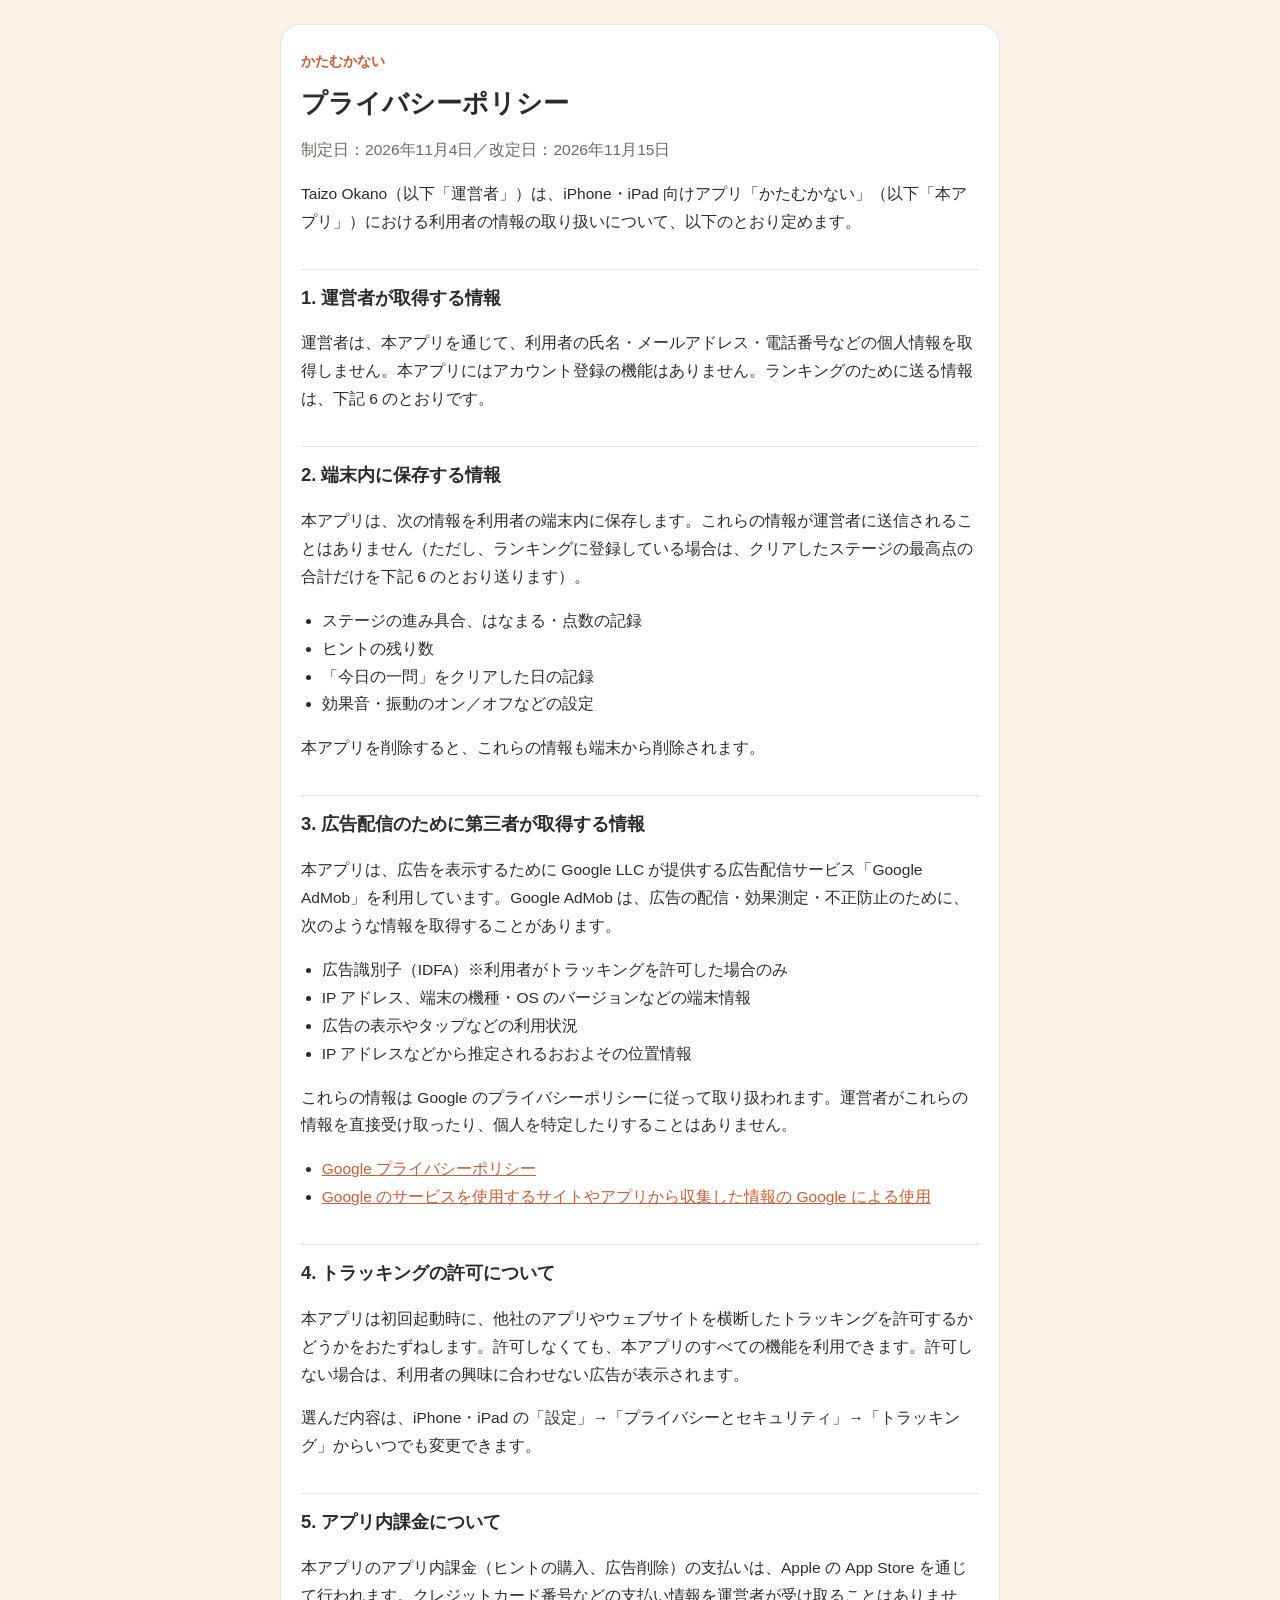
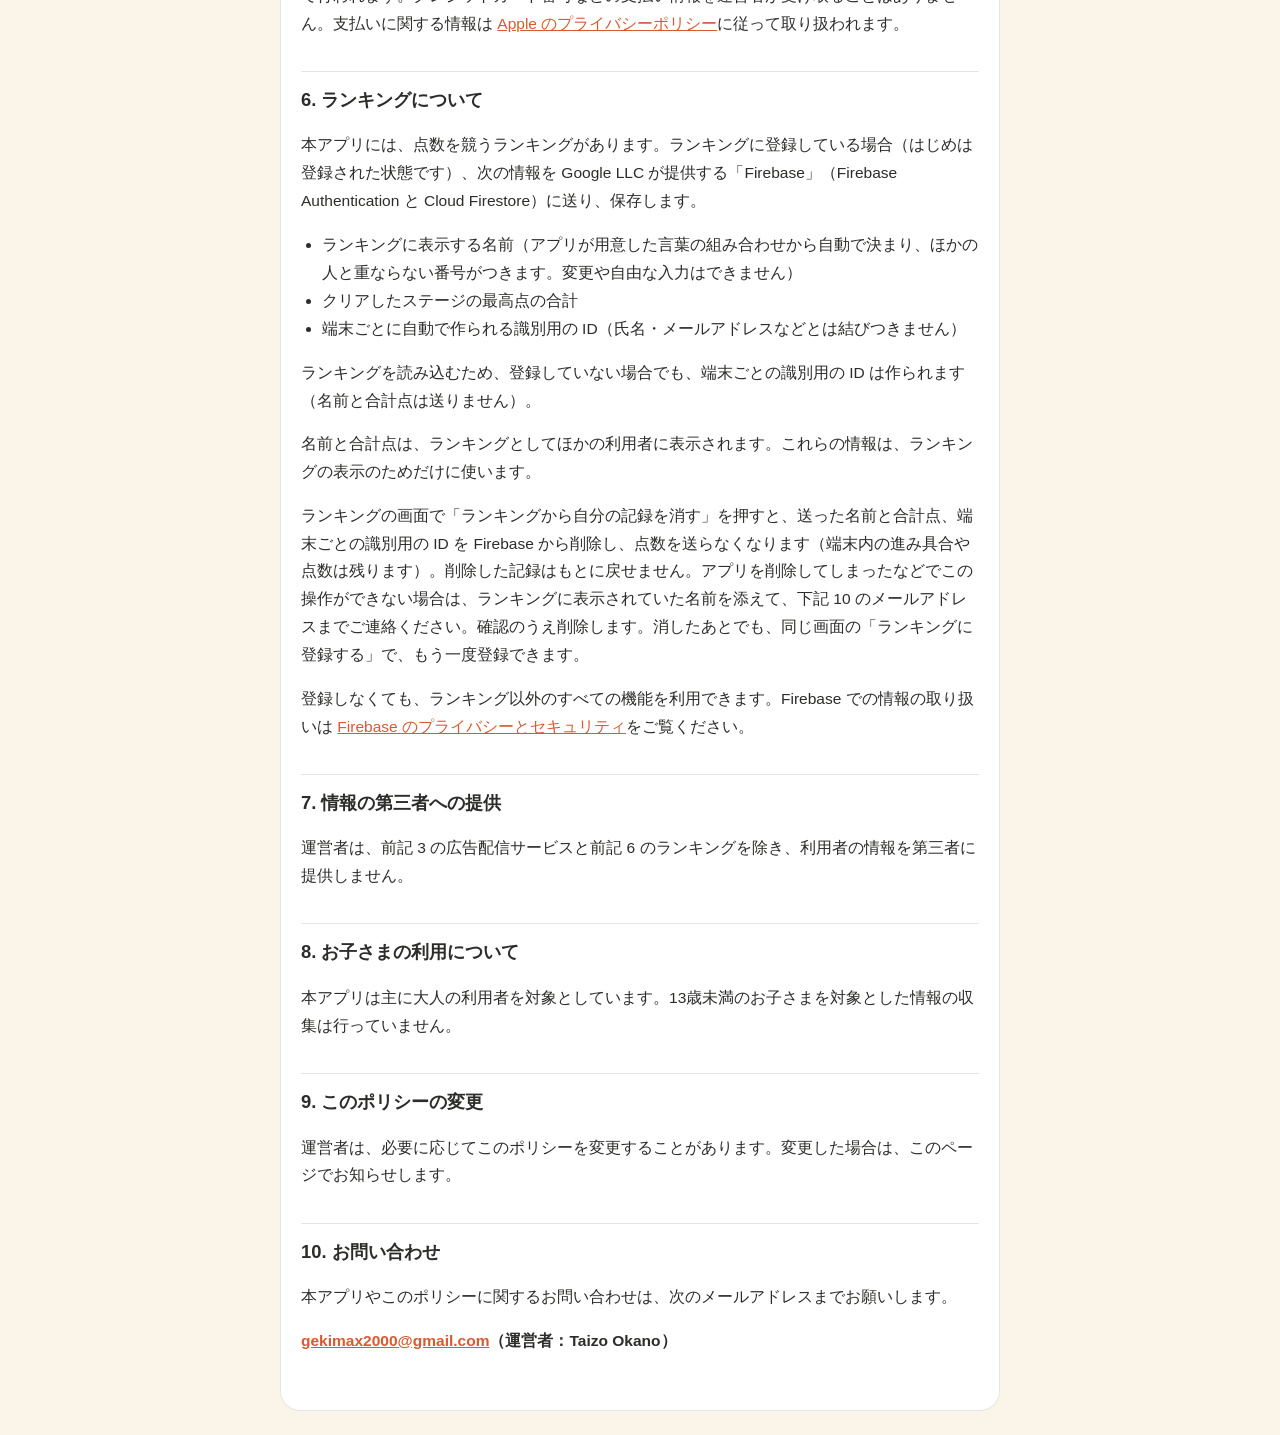
==== commit 2e5283f9: "ランキングの参加トグルをやめ、登録／消すのリンクに合わせて説明を直す Co-Authored-By: Claude Opus 5.5 <noreply@anthropic.com>" ====
--- a/privacy.html
+++ b/privacy.html
@@ -18,7 +18,7 @@
   <p>運営者は、本アプリを通じて、利用者の氏名・メールアドレス・電話番号などの個人情報を取得しません。本アプリにはアカウント登録の機能はありません。ランキングのために送る情報は、下記 6 のとおりです。</p>
 
   <h2>2. 端末内に保存する情報</h2>
-  <p>本アプリは、次の情報を利用者の端末内に保存します。これらの情報が運営者に送信されることはありません（ただし、ランキングに参加している場合は、クリアしたステージの最高点の合計だけを下記 6 のとおり送ります）。</p>
+  <p>本アプリは、次の情報を利用者の端末内に保存します。これらの情報が運営者に送信されることはありません（ただし、ランキングに登録している場合は、クリアしたステージの最高点の合計だけを下記 6 のとおり送ります）。</p>
   <ul>
     <li>ステージの進み具合、はなまる・点数の記録</li>
     <li>ヒントの残り数</li>
@@ -49,17 +49,16 @@
   <p>本アプリのアプリ内課金（ヒントの購入、広告削除）の支払いは、Apple の App Store を通じて行われます。クレジットカード番号などの支払い情報を運営者が受け取ることはありません。支払いに関する情報は <a href="https://www.apple.com/jp/legal/privacy/">Apple のプライバシーポリシー</a>に従って取り扱われます。</p>
 
   <h2>6. ランキングについて</h2>
-  <p>本アプリには、点数を競うランキングがあります。ランキングに参加している場合（はじめは参加する設定です）、次の情報を Google LLC が提供する「Firebase」（Firebase Authentication と Cloud Firestore）に送り、保存します。</p>
+  <p>本アプリには、点数を競うランキングがあります。ランキングに登録している場合（はじめは登録された状態です）、次の情報を Google LLC が提供する「Firebase」（Firebase Authentication と Cloud Firestore）に送り、保存します。</p>
   <ul>
     <li>ランキングに表示する名前（アプリが用意した言葉の組み合わせから自動で決まり、ほかの人と重ならない番号がつきます。変更や自由な入力はできません）</li>
     <li>クリアしたステージの最高点の合計</li>
     <li>端末ごとに自動で作られる識別用の ID（氏名・メールアドレスなどとは結びつきません）</li>
   </ul>
-  <p>ランキングを読み込むため、参加していない場合でも、端末ごとの識別用の ID は作られます（名前と合計点は送りません）。</p>
+  <p>ランキングを読み込むため、登録していない場合でも、端末ごとの識別用の ID は作られます（名前と合計点は送りません）。</p>
   <p>名前と合計点は、ランキングとしてほかの利用者に表示されます。これらの情報は、ランキングの表示のためだけに使います。</p>
-  <p>ランキングの画面で「ランキングに参加する」をオフにすると、点数を送らなくなります。それまでに送った名前と合計点は、ランキングに残ります。</p>
-  <p>ランキングの画面で「ランキングから自分の記録を消す」を押すと、送った名前と合計点、端末ごとの識別用の ID を Firebase から削除し、参加をやめます（端末内の進み具合や点数は残ります）。削除した記録はもとに戻せません。アプリを削除してしまったなどでこの操作ができない場合は、ランキングに表示されていた名前を添えて、下記 10 のメールアドレスまでご連絡ください。確認のうえ削除します。</p>
-  <p>参加しなくても、ランキング以外のすべての機能を利用できます。Firebase での情報の取り扱いは <a href="https://firebase.google.com/support/privacy?hl=ja">Firebase のプライバシーとセキュリティ</a>をご覧ください。</p>
+  <p>ランキングの画面で「ランキングから自分の記録を消す」を押すと、送った名前と合計点、端末ごとの識別用の ID を Firebase から削除し、点数を送らなくなります（端末内の進み具合や点数は残ります）。削除した記録はもとに戻せません。アプリを削除してしまったなどでこの操作ができない場合は、ランキングに表示されていた名前を添えて、下記 10 のメールアドレスまでご連絡ください。確認のうえ削除します。消したあとでも、同じ画面の「ランキングに登録する」で、もう一度登録できます。</p>
+  <p>登録しなくても、ランキング以外のすべての機能を利用できます。Firebase での情報の取り扱いは <a href="https://firebase.google.com/support/privacy?hl=ja">Firebase のプライバシーとセキュリティ</a>をご覧ください。</p>
 
   <h2>7. 情報の第三者への提供</h2>
   <p>運営者は、前記 3 の広告配信サービスと前記 6 のランキングを除き、利用者の情報を第三者に提供しません。</p>
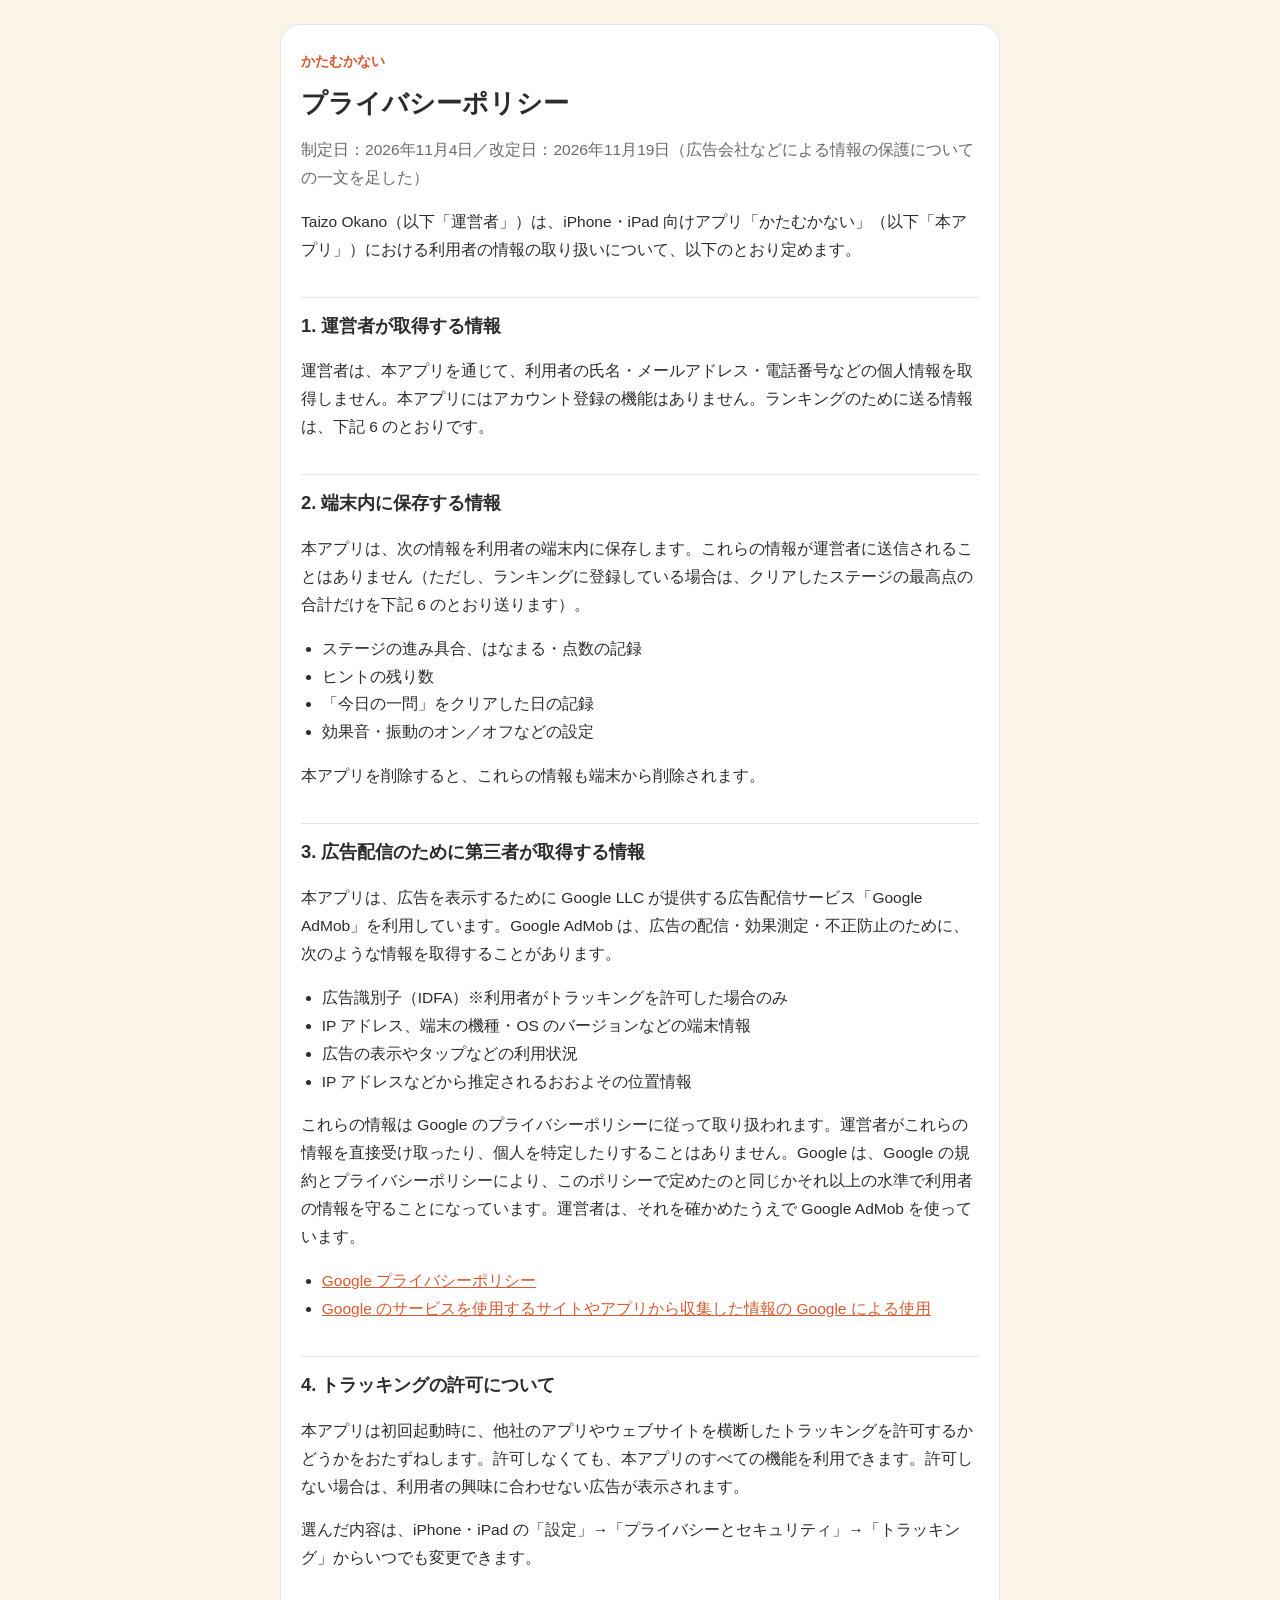
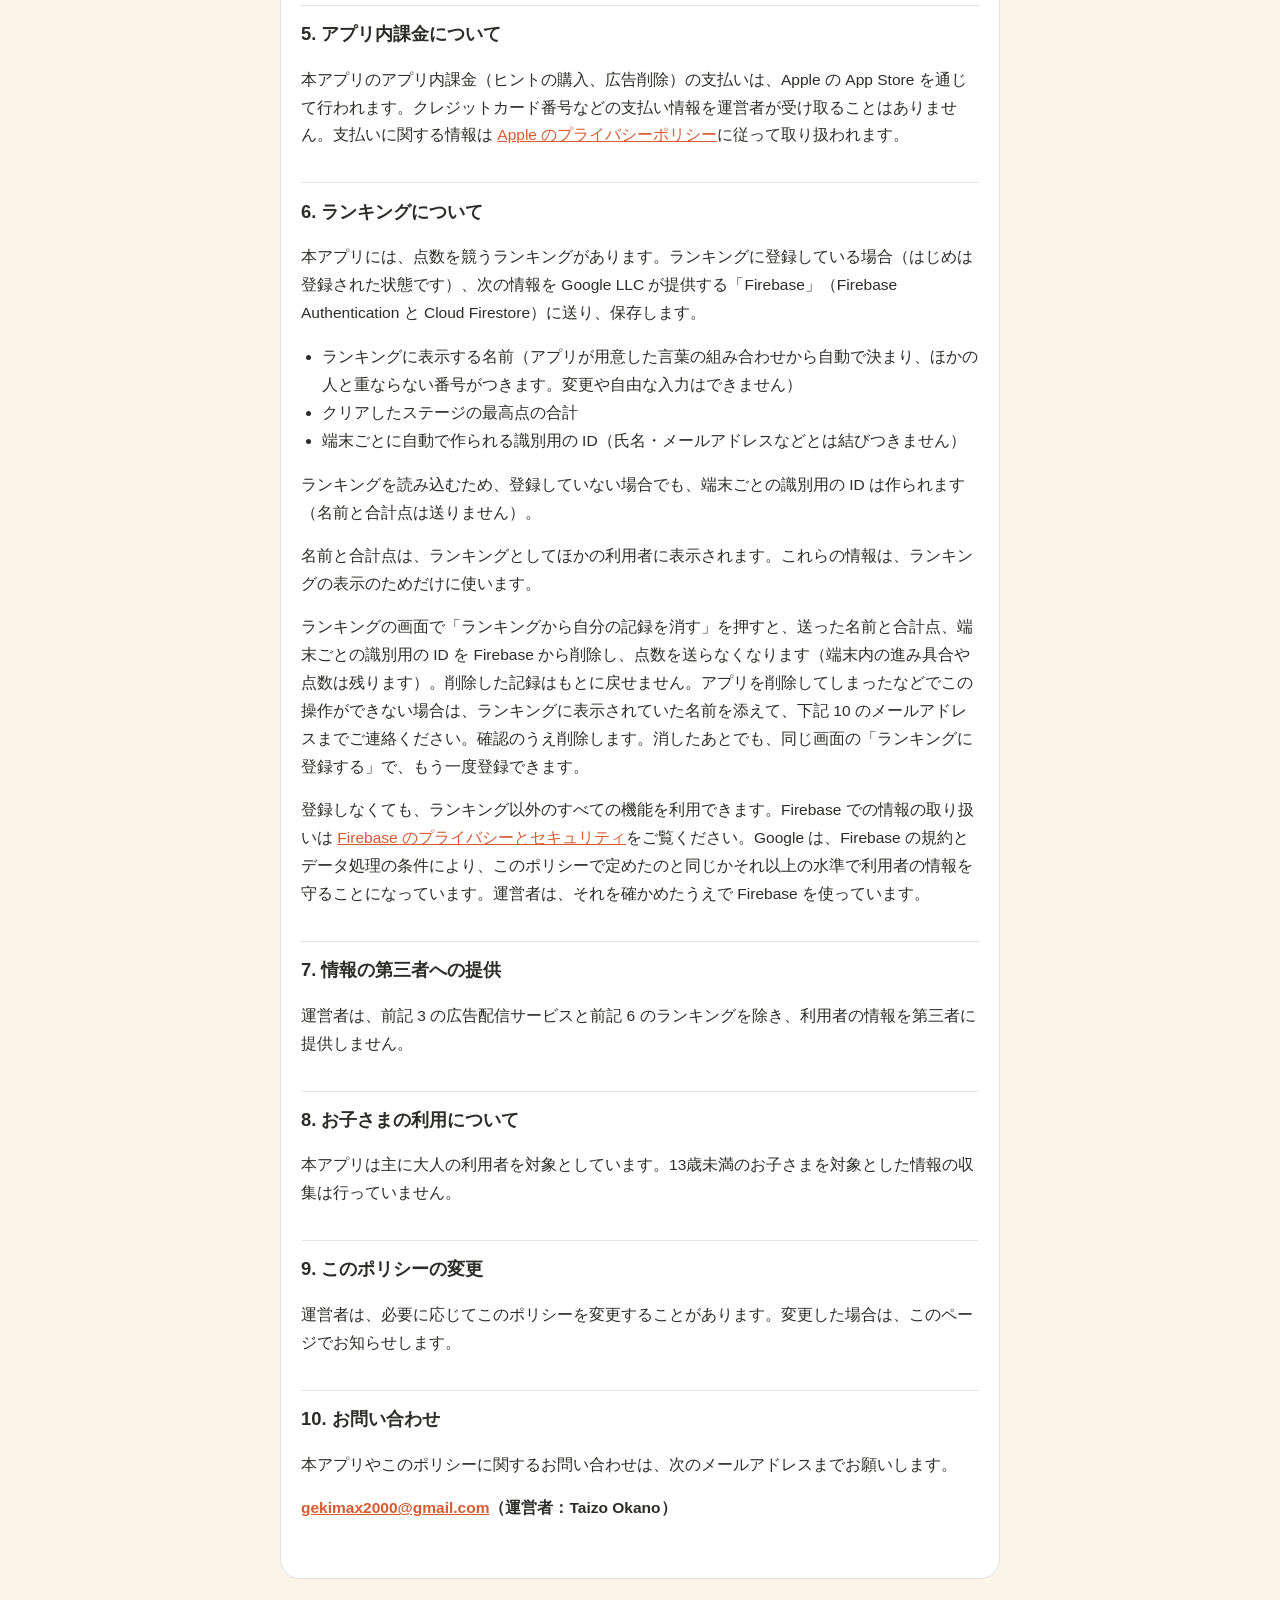
==== commit 465ef168: "プライバシーポリシーに、広告会社とFirebaseも同じように守る一文と改定日を足す Co-Authored-By: Claude Opus 5.5 <noreply@anthropic.com>" ====
--- a/privacy.html
+++ b/privacy.html
@@ -10,7 +10,7 @@
 <main>
   <p class="app"><a href="./">かたむかない</a></p>
   <h1>プライバシーポリシー</h1>
-  <p class="date">制定日：2026年11月4日／改定日：2026年11月15日</p>
+  <p class="date">制定日：2026年11月4日／改定日：2026年11月19日（広告会社などによる情報の保護についての一文を足した）</p>
 
   <p>Taizo Okano（以下「運営者」）は、iPhone・iPad 向けアプリ「かたむかない」（以下「本アプリ」）における利用者の情報の取り扱いについて、以下のとおり定めます。</p>
 
@@ -35,7 +35,7 @@
     <li>広告の表示やタップなどの利用状況</li>
     <li>IP アドレスなどから推定されるおおよその位置情報</li>
   </ul>
-  <p>これらの情報は Google のプライバシーポリシーに従って取り扱われます。運営者がこれらの情報を直接受け取ったり、個人を特定したりすることはありません。</p>
+  <p>これらの情報は Google のプライバシーポリシーに従って取り扱われます。運営者がこれらの情報を直接受け取ったり、個人を特定したりすることはありません。Google は、Google の規約とプライバシーポリシーにより、このポリシーで定めたのと同じかそれ以上の水準で利用者の情報を守ることになっています。運営者は、それを確かめたうえで Google AdMob を使っています。</p>
   <ul>
     <li><a href="https://policies.google.com/privacy?hl=ja">Google プライバシーポリシー</a></li>
     <li><a href="https://policies.google.com/technologies/partner-sites?hl=ja">Google のサービスを使用するサイトやアプリから収集した情報の Google による使用</a></li>
@@ -58,7 +58,7 @@
   <p>ランキングを読み込むため、登録していない場合でも、端末ごとの識別用の ID は作られます（名前と合計点は送りません）。</p>
   <p>名前と合計点は、ランキングとしてほかの利用者に表示されます。これらの情報は、ランキングの表示のためだけに使います。</p>
   <p>ランキングの画面で「ランキングから自分の記録を消す」を押すと、送った名前と合計点、端末ごとの識別用の ID を Firebase から削除し、点数を送らなくなります（端末内の進み具合や点数は残ります）。削除した記録はもとに戻せません。アプリを削除してしまったなどでこの操作ができない場合は、ランキングに表示されていた名前を添えて、下記 10 のメールアドレスまでご連絡ください。確認のうえ削除します。消したあとでも、同じ画面の「ランキングに登録する」で、もう一度登録できます。</p>
-  <p>登録しなくても、ランキング以外のすべての機能を利用できます。Firebase での情報の取り扱いは <a href="https://firebase.google.com/support/privacy?hl=ja">Firebase のプライバシーとセキュリティ</a>をご覧ください。</p>
+  <p>登録しなくても、ランキング以外のすべての機能を利用できます。Firebase での情報の取り扱いは <a href="https://firebase.google.com/support/privacy?hl=ja">Firebase のプライバシーとセキュリティ</a>をご覧ください。Google は、Firebase の規約とデータ処理の条件により、このポリシーで定めたのと同じかそれ以上の水準で利用者の情報を守ることになっています。運営者は、それを確かめたうえで Firebase を使っています。</p>
 
   <h2>7. 情報の第三者への提供</h2>
   <p>運営者は、前記 3 の広告配信サービスと前記 6 のランキングを除き、利用者の情報を第三者に提供しません。</p>
